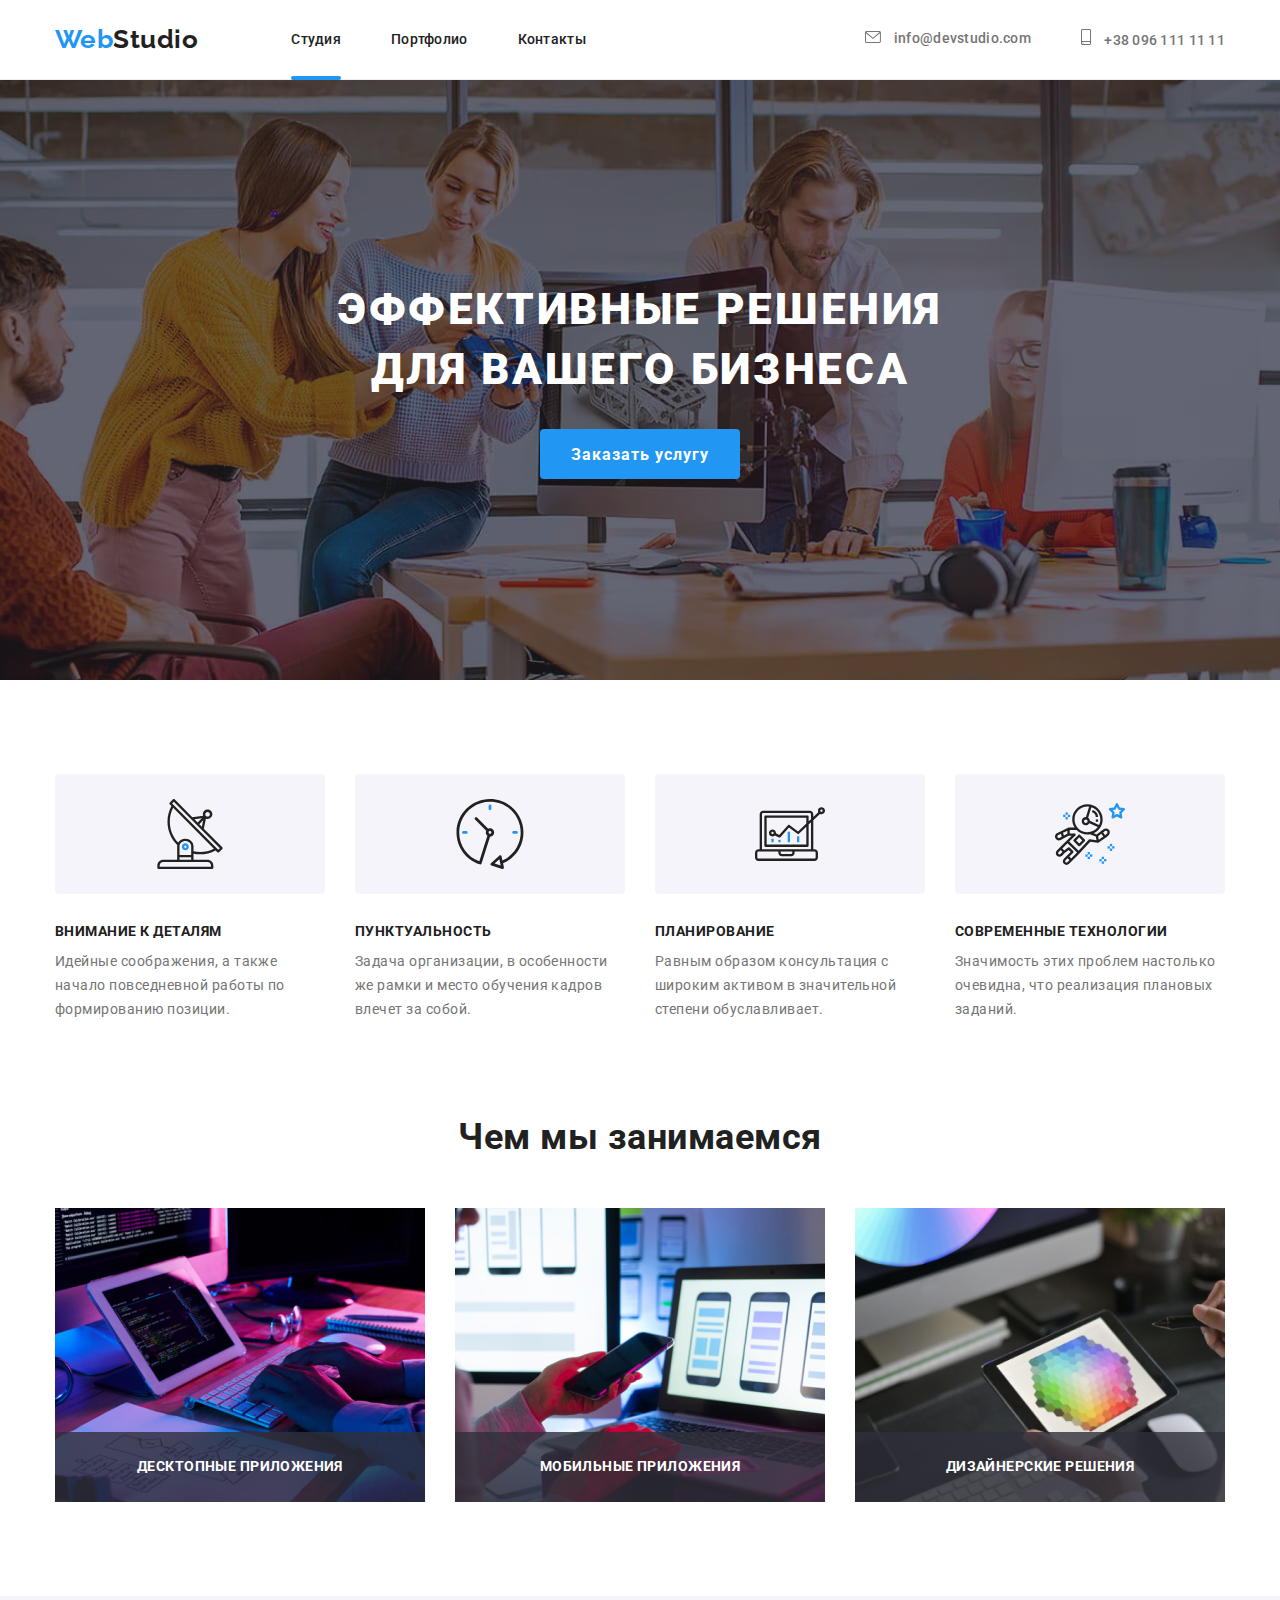
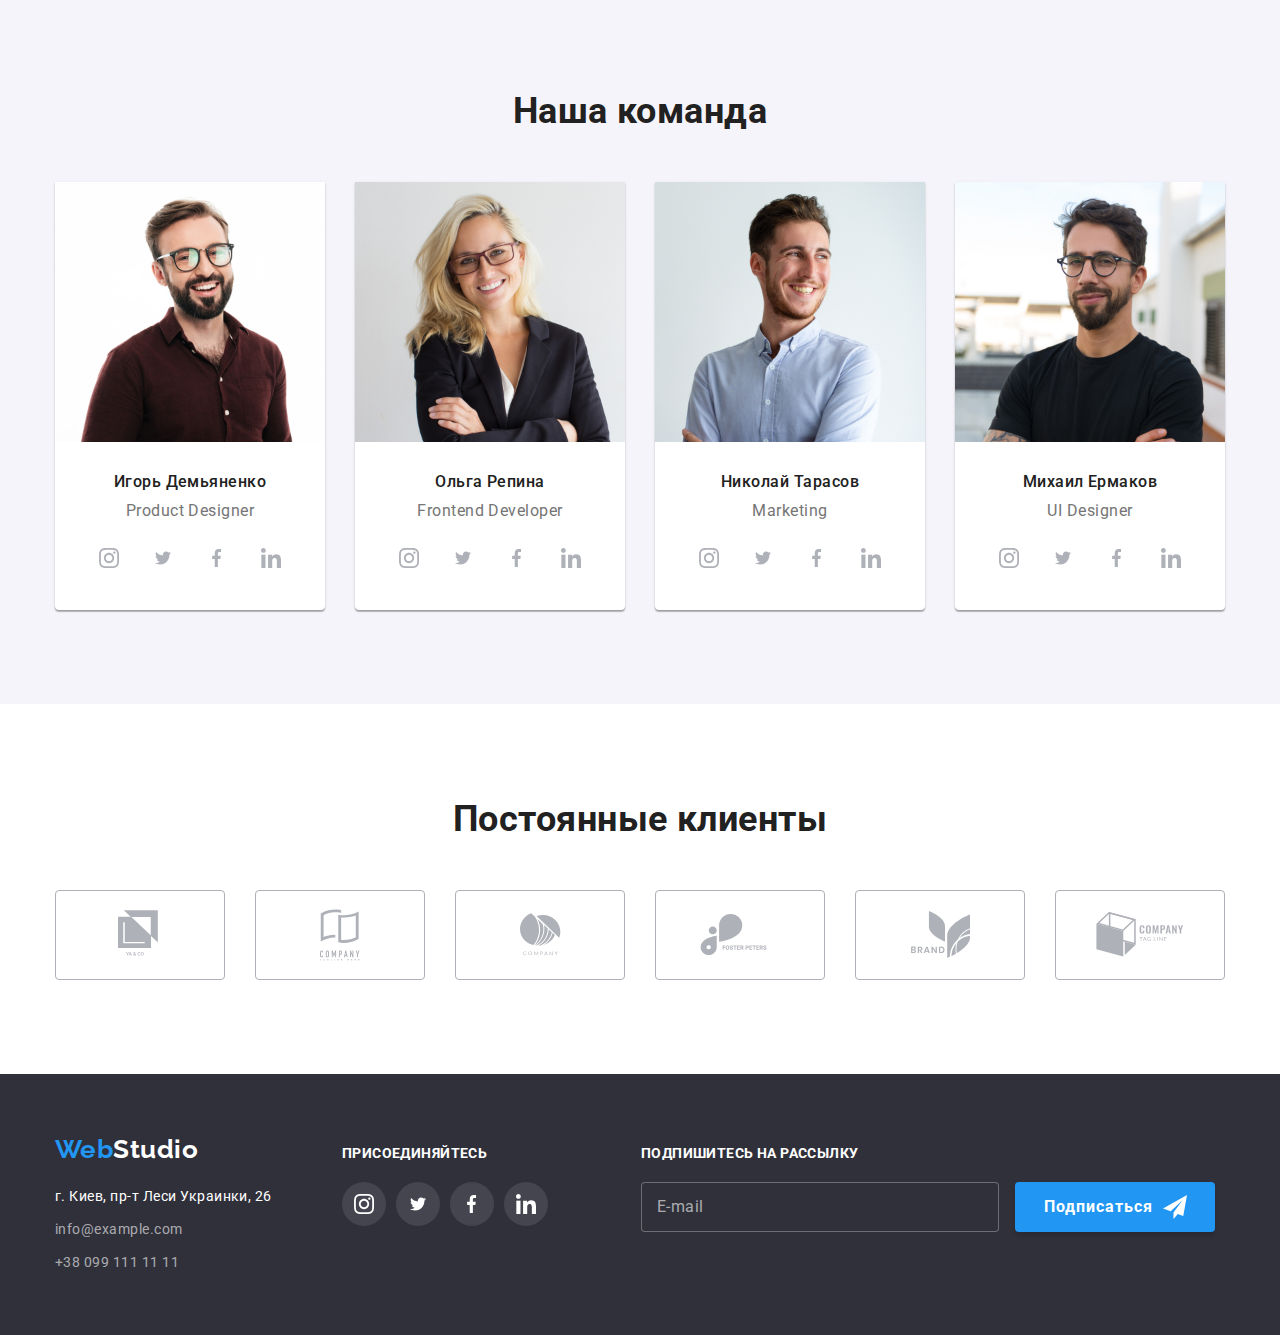
==== index.html @ 3bd68282 "Начало домашнего задания № 8" ====
<!DOCTYPE html>
<html lang="ru">
<head>
    <meta charset="UTF-8">
    <meta http-equiv="X-UA-Compatible" content="IE=edge">
    <meta name="viewport" content="width=device-width, initial-scale=1.0">
    <title>Web Studio</title>
    <link rel="preconnect" href="https://fonts.gstatic.com">
    <link href="https://fonts.googleapis.com/css2?family=Raleway:wght@700&family=Roboto:wght@400;500;700;900&display=swap"
        rel="stylesheet">
    <link rel="stylesheet" href="https://cdnjs.cloudflare.com/ajax/libs/modern-normalize/1.0.0/modern-normalize.min.css">
    <link rel="stylesheet" href="./css/main.min.css">
</head>
<body>

    <header class="header-border">
    <div class="container header-container">
      <nav>
            <a href="/" class="logo"><span class="logo__color">Web</span>Studio</a>
            
            <ul class="header-menu">
                <li class="class-li header-menu__li">
                    <a href="" class="header-menu__link header-menu__studio">Студия</a>
                </li>
                <li class="class-li header-menu__li">
                    <a href="./portfolio.html" class="header-menu__link">Портфолио</a>
                </li>
                <li class="class-li header-menu__li">
                    <a href="" class="header-menu__link">Контакты</a>
                </li>
            </ul>
      </nav>

        <ul class="header-contact">

            <li class="class-li header-menu__li">
                <a href="mailto:info@devstudio.com" class="header-contact__link">
                <svg class="header-contact__icon" width="16px" height="12px">
                    <use href="./image/svg/sprite.svg#icon-envelope"></use>
                </svg> info@devstudio.com</a>
            </li>
            <li class="class-li header-menu__li">
                <a href="tel:+380961111111" class="header-contact__link">
                <svg class="header-contact__icon" width="10px" height="16px">
                    <use href="./image/svg/sprite.svg#icon-smartphone"></use>
                </svg> +38 096 111 11 11</a>
            </li>
        </ul>
    </div>
    </header>

    <main>
    <!-- Hero -->
    <section>
        <div class="center section-hero">
            <h1 class="section-hero__title">Эффективные решения для вашего бизнеса</h1>
            <button type="button" class="section-hero__button" data-modal-open>Заказать услугу</button>
        </div>
    </section>

    <!-- Benefits -->
    <section class="section no-padding-bottom">
       <div class="container">
            <h2 class="visually-hidden">Преимущества</h2>

            <ul class="benefits">
                <li class="class-li benefits__li">
                    <div class="benefits__icon">
                        <svg width="70px" height="70px">
                            <use href="./image/svg/sprite.svg#icon-antenna"></use>
                        </svg>
                    </div>
                    <h3 class="benefits__h">Внимание к деталям</h3>
                    <p class="benefits__text">Идейные соображения, а также начало повседневной работы по формированию позиции.</p>
                </li>
                <li class="class-li benefits__li">
                    <div class="benefits__icon">
                        <svg width="70px" height="70px">
                            <use href="./image/svg/sprite.svg#icon-clock"></use>
                        </svg>
                    </div>
                    <h3 class="benefits__h">Пунктуальность</h3>
                    <p class="benefits__text">Задача организации, в особенности же рамки и место обучения кадров влечет за собой.</p>
                </li>
                <li class="class-li benefits__li">
                    <div class="benefits__icon">
                        <svg width="70px" height="70px">
                            <use href="./image/svg/sprite.svg#icon-diagram"></use>
                        </svg>
                    </div>
                    <h3 class="benefits__h">Планирование</h3>
                    <p class="benefits__text">Равным образом консультация с широким активом в значительной степени обуславливает.</p>
                </li>
                <li class="class-li benefits__li">
                    <div class="benefits__icon">
                        <svg width="70px" height="70px">
                            <use href="./image/svg/sprite.svg#icon-astronaut"></use>
                        </svg>
                    </div>
                    <h3 class="benefits__h">Современные технологии</h3>
                    <p class="benefits__text">Значимость этих проблем настолько очевидна, что реализация плановых заданий.</p>
                </li>
            </ul>
       </div>
    </section>

    <!-- What are we doing -->
    <section class="section">
        <div class="container">
            <h2 class="title-secondary">Чем мы занимаемся</h2>
            <ul class="waw-doing">
                <li class="class-li waw-doing__li">
                    <img src="./image/what-are-we-doing/img.jpg" alt="Человек печатает на планшете" width="370" height="294">
                    <div class="waw-doing__p">
                        <p>Десктопные приложения</p>
                    </div>
                </li>
                <li class="class-li waw-doing__li">
                    <img src="./image/what-are-we-doing/img-1.jpg" alt="Человек печатает на ноутбуке" width="370" height="294">
                    <div class="waw-doing__p">
                        <p>Мобильные приложения</p>
                    </div>
                </li>
                <li class="class-li waw-doing__li">
                    <img src="./image/what-are-we-doing/img-2.jpg" alt="Человек рисует на планшете" width="370" height="294">
                    <div class="waw-doing__p">
                        <p>Дизайнерские решения</p>
                    </div>
                </li>
            </ul>
        </div>
    </section>

    <!-- our team -->
    <section class="section secondary-background">
        <div class="container">
            <h2 class="title-secondary">Наша команда</h2>
            <ul class="our-team">
                <li class="class-li our-team__li">
                    <img src="./image/our-team/igor.jpg" alt="дизайнер Игорь" width="270" height="260">
                <div class="team-container">
                        <h3 class="team-container__personal">Игорь Демьяненко</h3>
                        <p lang="en" class="team-container__text">Product Designer</p>
                        <ul class="team-list">
                            <li class="class-li">
                                <a href="" class="team-list__link link">
                                    <svg class="team-list__icon" width="20px" height="20px">
                                        <use href="./image/svg/sprite.svg#icon-instagram"></use>
                                    </svg>
                                </a>
                            </li>
                            <li class="class-li">
                                <a href="" class="team-list__link link">
                                    <svg class="team-list__icon" width="20px" height="16px">
                                        <use href="./image/svg/sprite.svg#icon-twitter"></use>
                                    </svg>
                                </a>
                            </li>
                            <li class="class-li">
                                <a href="" class="team-list__link link">
                                    <svg class="team-list__icon" width="10px" height="20px">
                                        <use href="./image/svg/sprite.svg#icon-facebook"></use>
                                    </svg>
                                </a>
                            </li>
                            <li class="class-li">
                                <a href="" class="team-list__link link">
                                    <svg class="team-list__icon" width="20px" height="20px">
                                        <use href="./image/svg/sprite.svg#icon-linkedin"></use>
                                    </svg>
                                </a>
                            </li>
                        </ul>
                </div>
                </li>
                <li class="class-li our-team__li">
                    <img src="./image/our-team/olga.jpg" alt="программист Ольга" width="270" height="260">
                <div class="team-container">
                    <h3 class="team-container__personal">Ольга Репина</h3>
                    <p lang="en" class="team-container__text">Frontend Developer</p>
                    <ul class="team-list">
                        <li class="class-li">
                            <a href="" class="team-list__link link">
                                <svg class="team-list__icon" width="20px" height="20px">
                                    <use href="./image/svg/sprite.svg#icon-instagram"></use>
                                </svg>
                            </a>
                        </li>
                        <li class="class-li">
                            <a href="" class="team-list__link link">
                                <svg class="team-list__icon" width="20px" height="16px">
                                    <use href="./image/svg/sprite.svg#icon-twitter"></use>
                                </svg>
                            </a>
                        </li>
                        <li class="class-li">
                            <a href="" class="team-list__link link">
                                <svg class="team-list__icon" width="10px" height="20px">
                                    <use href="./image/svg/sprite.svg#icon-facebook"></use>
                                </svg>
                            </a>
                        </li>
                        <li class="class-li">
                            <a href="" class="team-list__link link">
                                <svg class="team-list__icon" width="20px" height="20px">
                                    <use href="./image/svg/sprite.svg#icon-linkedin"></use>
                                </svg>
                            </a>
                        </li>
                    </ul>
                </div>
                </li>
                <li class="class-li our-team__li">
                    <img src="./image/our-team/nikolay.jpg" alt="маркетолог Николай" width="270" height="260">
                <div class="team-container">
                    <h3 class="team-container__personal">Николай Тарасов</h3>
                    <p lang="en" class="team-container__text">Marketing</p>
                    <ul class="team-list">
                        <li class="class-li">
                            <a href="" class="team-list__link link">
                                <svg class="team-list__icon" width="20px" height="20px">
                                    <use href="./image/svg/sprite.svg#icon-instagram"></use>
                                </svg>
                            </a>
                        </li>
                        <li class="class-li">
                            <a href="" class="team-list__link link">
                                <svg class="team-list__icon" width="20px" height="16px">
                                    <use href="./image/svg/sprite.svg#icon-twitter"></use>
                                </svg>
                            </a>
                        </li>
                        <li class="class-li">
                            <a href="" class="team-list__link link">
                                <svg class="team-list__icon" width="10px" height="20px">
                                    <use href="./image/svg/sprite.svg#icon-facebook"></use>
                                </svg>
                            </a>
                        </li>
                        <li class="class-li">
                            <a href="" class="team-list__link link">
                                <svg class="team-list__icon" width="20px" height="20px">
                                    <use href="./image/svg/sprite.svg#icon-linkedin"></use>
                                </svg>
                            </a>
                        </li>
                    </ul>
                </div>
                </li>
                <li class="class-li our-team__li">
                    <img src="./image/our-team/michael.jpg" alt="дизайнер Михаил" width="270" height="260">
                <div class="team-container">
                    <h3 class="team-container__personal">Михаил Ермаков</h3>
                    <p lang="en" class="team-container__text">UI Designer</p>
                    <ul class="team-list">
                        <li class="class-li">
                            <a href="" class="team-list__link link">
                                <svg class="team-list__icon" width="20px" height="20px">
                                    <use href="./image/svg/sprite.svg#icon-instagram"></use>
                                </svg>
                            </a>
                        </li>
                        <li class="class-li">
                            <a href="" class="team-list__link link">
                                <svg class="team-list__icon" width="20px" height="16px">
                                    <use href="./image/svg/sprite.svg#icon-twitter"></use>
                                </svg>
                            </a>
                        </li>
                        <li class="class-li">
                            <a href="" class="team-list__link link">
                                <svg class="team-list__icon" width="10px" height="20px">
                                    <use href="./image/svg/sprite.svg#icon-facebook"></use>
                                </svg>
                            </a>
                        </li>
                        <li class="class-li">
                            <a href="" class="team-list__link link">
                                <svg class="team-list__icon" width="20px" height="20px">
                                    <use href="./image/svg/sprite.svg#icon-linkedin"></use>
                                </svg>
                            </a>
                        </li>
                    </ul>
                </div>
                </li>
            </ul>
        </div>
    </section>
    </main>

    <!-- regular clients -->
    <section class="section">

        <div class="container">

            <h2 class="title-secondary">Постоянные клиенты</h2>

            <ul class="regular-clients">
                <li class="class-li regular-clients__border">               
                        <a href="" class="regular-clients__link">
                            <svg class="regular-clients__svg" width="44px" height="49px">
                                <use href="./image/svg/sprite.svg#icon-logo-one"></use>
                            </svg>
                        </a>                  
                </li>
                <li class="class-li regular-clients__border">
                        <a href="" class="regular-clients__link">
                            <svg class="regular-clients__svg" width="40px" height="52px">
                                <use href="./image/svg/sprite.svg#icon-logo-two"></use>
                            </svg>
                        </a>
                </li>
                <li class="class-li regular-clients__border">
                        <a href="" class="regular-clients__link">
                            <svg class="regular-clients__svg" width="41px" height="43px">
                                <use href="./image/svg/sprite.svg#icon-logo-three"></use>
                            </svg>
                        </a>
                </li>
                <li class="class-li regular-clients__border">
                        <a href="" class="regular-clients__link">
                            <svg class="regular-clients__svg" width="80px" height="42px">
                                <use href="./image/svg/sprite.svg#icon-logo-four"></use>
                            </svg>
                        </a>
                </li>
                <li class="class-li regular-clients__border">
                        <a href="" class="regular-clients__link">
                            <svg class="regular-clients__svg" width="59px" height="47px">
                                <use href="./image/svg/sprite.svg#icon-logo-five"></use>
                            </svg>
                        </a>
                </li>
                <li class="class-li regular-clients__border">
                        <a href="" class="regular-clients__link">
                            <svg class="regular-clients__svg" width="88px" height="45px">
                                <use href="./image/svg/sprite.svg#icon-logo-six"></use>
                            </svg>
                        </a>
                </li>
            </ul>
        </div>

    </section>

    <!-- footer -->
    <footer class="footer-padding">
        <div class="container footer-flex">
            <div class="footer-box-one">
                <a href="/" class="logo"><span class="logo__color">Web</span><span class="logo__footer">Studio</span></a>
                <address>
                    <ul class="footer-one">
                        <li class="class-li"><a href="https://goo.gl/maps/QvJAkb335SzxtevH7" rel="noopener noofollow" target="_blank"
                                class="footer-one__adress">г. Киев, пр-т Леси Украинки, 26</a></li>
                        <li class="class-li"><a href="mailto:info@example.com" class="footer-one__contacts">info@example.com</a></li>
                        <li class="class-li"><a href="tel:+380961111111" class="footer-one__contacts">+38 099 111 11 11</a></li>
                    </ul>
                </address>
            </div>
            <div class="footer-box-two">
                <b class="icon-heading">присоединяйтесь</b>
                <ul class="footer-list">
                    <li class="class-li">
                        <a href="" class="footer-list__link link">
                            <svg class="footer-list__icon" width="20px" height="20px">
                                <use href="./image/svg/sprite.svg#icon-instagram"></use>
                            </svg>
                        </a>
                    </li>
                    <li class="class-li">
                       <a href="" class="footer-list__link link">
                            <svg class="footer-list__icon" width="20px" height="16px">
                                <use href="./image/svg/sprite.svg#icon-twitter"></use>
                            </svg>
                       </a>
                    </li>
                    <li class="class-li">
                        <a href="" class="footer-list__link link">
                            <svg class="footer-list__icon" width="10px" height="20px">
                                <use href="./image/svg/sprite.svg#icon-facebook"></use>
                            </svg>
                        </a>
                    </li>
                    <li class="class-li">
                       <a href="" class="footer-list__link link">
                            <svg class="footer-list__icon" width="20px" height="20px">
                                <use href="./image/svg/sprite.svg#icon-linkedin"></use>
                            </svg>
                       </a>
                    </li>
                </ul>
            </div>
            <div class="footer-box-three">
                <form class="footer-form">
                    <b class="icon-heading"> Подпишитесь на рассылку</b>
                    <label for=""></label>
                    <input type="email" name="mail" placeholder="E-mail" class="footer-form__mail">
                    <div class="footer-form__icon">
                        <button type="submit" class="footer-form__button">Подписаться</button>
                        <svg width="24px" height="24px" class="footer-form__svg">
                            <use href="./image/svg/icons.svg#icon-telegram"></use>
                        </svg>
                    </div>
                </form>
            </div>
            
        </div>
    </footer>   

    <!-- backdrop -->
    <div class="backdrop is-hidden" data-modal>
        <div class="modal"> 
            <button class="modal__icon" type="button" data-modal-close>
                <svg width="11px" height="11px" class="modal__icon--svg">
                    <use href="./image/svg/icons.svg#icon-close" ></use>
                </svg>
            </button> 

            <b class="modal__h">Оставьте свои данные, мы вам перезвоним</b>

            <form class="modal__form">
                <div class="form-field">
                    <label for="username" class="form-field__label">Имя</label>
                    <div class="form-field__icons">
                        <input type="text" name="username" id="username" class="form-field__input">
                        <svg width="18px" height="18px" class="form-field__svg">
                            <use href="./image/svg/icons.svg#icon-person-modal"></use>
                        </svg>
                    </div>
                </div>

               <div class="form-field">
                    <label for="usertel" class="form-field__label">Телефон</label>
                    <div class="form-field__icons">
                        <input type="tel" name="telephone" id="usertel" class="form-field__input">
                        <svg width="18px" height="18px" class="form-field__svg">
                            <use href="./image/svg/icons.svg#icon-phone-modal"></use>
                        </svg>
                    </div>
               </div>

                <div class="form-field">
                    <label for="email" class="form-field__label">Почта</label>
                    <div class="form-field__icons">
                        <input type="email" name="email" id="email" class="form-field__input">
                        <svg width="18px" height="18px" class="form-field__svg">
                            <use href="./image/svg/icons.svg#icon-email-modal"></use>
                        </svg>
                    </div>
                </div>

                <div class="form-field form-comment">
                    <label for="ccomment" class="form-field__label">Комментарий</label>
                    <textarea name="ccomment" id="ccomment" rows="10" class="form-field__comment" placeholder="Введите текст"></textarea>
                </div>

                <div class="form-policy">
                    <label class="form-policy__label">
                    <input type="checkbox" name="policy" class="form-policy__checkbox">

                     <svg class="form-policy__icon" width="16px" height="15px">
                         <use href="image/svg/icons.svg#icon-border-modal"></use>
                     </svg>
                        Соглашаюсь с рассылкой и принимаю <a href="">Условия договора</a>
                    </label>
       
                </div>

                <button type="submit" class="modal-button">Отправить</button>

            </form> 

        </div>
    </div>

    <script src="./js/modal.js"></script>
</body>
</html>
---- css/main.min.css ----
:root{--body-color: #757575;--headlines-color: #212121;--primary-white-color: #ffffff;--secondary-color: #2196f3;--contact-color: #757575;--background-color-button: #f5f4fa;--icon-color: #afb1b8}body{background-color:var(--primary-white-color);color:var(--body-color);font-family:Roboto, sans-serif;letter-spacing:0.03em}h1,h2,h3,h4,h5,h6,p{margin:0}ul,ol{margin:0;padding:0}img{display:block}.link{-webkit-text-decoration-line:none;text-decoration-line:none}.class-li{list-style:none}textarea{resize:none}.visually-hidden{position:absolute !important;clip:rect(1px 1px 1px 1px);clip:rect(1px, 1px, 1px, 1px);padding:0 !important;border:0 !important;height:1px !important;width:1px !important;overflow:hidden}.container{width:1200px;padding-left:15px;padding-right:15px;margin-left:auto;margin-right:auto}.section{padding-bottom:94px;padding-top:94px}.secondary-background{max-width:1600px;margin:0 auto;background-color:var(--background-color-button)}.center{text-align:center}.title-secondary{font-weight:700;font-size:36px;line-height:1.17;text-align:center;margin-bottom:50px;color:var(--headlines-color)}.header-border{border-bottom:1px solid #ececec}.header-container{display:-webkit-box;display:-ms-flexbox;display:flex;-webkit-box-align:center;-ms-flex-align:center;align-items:center}.header-container>nav{display:-webkit-box;display:-ms-flexbox;display:flex;-webkit-box-align:center;-ms-flex-align:center;align-items:center}.logo{font-family:Raleway, sans-serif;font-weight:700;font-size:26px;line-height:1.19;text-decoration:none;color:var(--headlines-color)}.logo__color{color:var(--secondary-color)}.header-menu{display:-webkit-box;display:-ms-flexbox;display:flex;margin-left:93px}.header-menu__link{position:relative;display:block;padding-top:32px;padding-bottom:32px;font-weight:500;font-size:14px;line-height:1.06;letter-spacing:0.02em;text-decoration:none;color:var(--headlines-color);-webkit-transition:color 250ms cubic-bezier(0.4, 0, 0.2, 1);transition:color 250ms cubic-bezier(0.4, 0, 0.2, 1)}.header-menu__link:hover,.header-menu__link:focus{color:var(--secondary-color)}.header-menu__li+li{margin-left:50px}.header-menu__studio::after{content:'';position:absolute;bottom:-1px;right:0;display:block;width:100%;height:4px;background-color:var(--secondary-color);border-radius:2px}.header-contact{display:-webkit-box;display:-ms-flexbox;display:flex;margin-left:auto}.header-contact__link{font-weight:500;font-size:14px;line-height:1.06;letter-spacing:0.02em;text-decoration:none;color:var(--contact-color);-webkit-transition:color 250ms cubic-bezier(0.4, 0, 0.2, 1);transition:color 250ms cubic-bezier(0.4, 0, 0.2, 1)}.header-contact__link:hover,.header-contact__link:focus{color:var(--secondary-color)}.header-contact__icon{fill:#757575;margin-right:10px;-webkit-transition:fill 250ms cubic-bezier(0.4, 0, 0.2, 1);transition:fill 250ms cubic-bezier(0.4, 0, 0.2, 1)}.header-contact__link:hover .header-contact__icon,.header-contact__link:focus .header-contact__icon{fill:var(--secondary-color)}.header-menu__portfolio::after{content:'';position:absolute;bottom:-1px;right:0;display:block;width:100%;height:4px;background-color:var(--secondary-color);border-radius:2px}.section-hero{max-width:1600px;height:600px;margin-right:auto;margin-left:auto;background-color:#2f303a;background-image:-webkit-gradient(linear, left top, left bottom, from(rgba(47,48,58,0.4)), to(rgba(47,48,58,0.4))),url(../image/HERO/hero.jpg);background-image:linear-gradient(rgba(47,48,58,0.4), rgba(47,48,58,0.4)),url(../image/HERO/hero.jpg);background-position:center;background-repeat:no-repeat;background-size:cover}.section-hero__title{padding-top:200px;margin-bottom:40px;width:696px;margin:0 auto 30px;font-weight:900;font-size:44px;line-height:1.36;letter-spacing:0.06em;text-transform:uppercase;color:#ffffff}.section-hero__button{display:inline-block;padding:10px 31px;width:200px;height:50px;background-color:var(--secondary-color);color:var(--primary-white-color);font-family:inherit;font-weight:700;font-size:16px;line-height:1.87;border-radius:4px;border:none;-webkit-box-align:center;-ms-flex-align:center;align-items:center;letter-spacing:0.06em;cursor:pointer}.no-padding-bottom{padding-bottom:0}.benefits{display:-webkit-box;display:-ms-flexbox;display:flex}.benefits__li{width:270px}.benefits__li+li{margin-left:30px}.benefits__h{font-weight:700;font-size:14px;line-height:1.14;text-transform:uppercase;margin-bottom:10px;color:var(--headlines-color)}.benefits__text{font-size:14px;line-height:1.71}.benefits__icon{display:-webkit-box;display:-ms-flexbox;display:flex;-webkit-box-pack:center;-ms-flex-pack:center;justify-content:center;-webkit-box-align:center;-ms-flex-align:center;align-items:center;width:270px;height:120px;background-color:var(--background-color-button);border-radius:4px;margin-bottom:30px}.waw-doing{display:-webkit-box;display:-ms-flexbox;display:flex}.waw-doing__li+li{margin-left:30px}.waw-doing__li{position:relative}.waw-doing__p{position:absolute;bottom:0%;display:-webkit-box;display:-ms-flexbox;display:flex;-webkit-box-align:center;-ms-flex-align:center;align-items:center;-webkit-box-pack:center;-ms-flex-pack:center;justify-content:center;color:#ffffff;width:100%;height:70px;background:rgba(47,48,58,0.8)}.waw-doing__p>p{font-weight:bold;font-size:14px;line-height:1.14;letter-spacing:0.03em;text-transform:uppercase}.our-team{display:-webkit-box;display:-ms-flexbox;display:flex}.our-team__li{width:270px;background-color:#ffffff;-webkit-box-shadow:0px 1px 3px rgba(0,0,0,0.12),0px 1px 1px rgba(0,0,0,0.14),0px 2px 1px rgba(0,0,0,0.2);box-shadow:0px 1px 3px rgba(0,0,0,0.12),0px 1px 1px rgba(0,0,0,0.14),0px 2px 1px rgba(0,0,0,0.2);border-radius:0px 0px 4px 4px}.our-team__li+li{margin-left:30px}.team-container{padding-top:30px;padding-bottom:30px}.team-container__personal{margin-bottom:10px;font-weight:500;font-size:16px;line-height:1.19;text-align:center;color:var(--headlines-color)}.team-container__text{display:block;font-size:16px;line-height:1.19;text-align:center}.team-list{margin-left:32px;margin-top:16px;display:-webkit-box;display:-ms-flexbox;display:flex;-webkit-box-align:center;-ms-flex-align:center;align-items:center}.team-list>li+li{margin-left:10px}.team-list__icon{fill:var(--icon-color);-webkit-transition:fill 250ms cubic-bezier(0.4, 0, 0.2, 1);transition:fill 250ms cubic-bezier(0.4, 0, 0.2, 1)}.team-list__link:hover .team-list__icon,.team-list__link:focus .team-list__icon{fill:#ffffff}.team-list__link{display:-webkit-box;display:-ms-flexbox;display:flex;-webkit-box-pack:center;-ms-flex-pack:center;justify-content:center;-webkit-box-align:center;-ms-flex-align:center;align-items:center;width:44px;height:44px;border-radius:50%;background-color:#fff;-webkit-transition:background-color 250ms cubic-bezier(0.4, 0, 0.2, 1);transition:background-color 250ms cubic-bezier(0.4, 0, 0.2, 1)}.team-list__link:hover,.team-list__link:focus{background-color:#2196f3}.regular-clients{display:-webkit-box;display:-ms-flexbox;display:flex}.regular-clients>li+li{margin-left:30px}.regular-clients__svg{fill:var(--icon-color);-webkit-transition:fill 250ms cubic-bezier(0.4, 0, 0.2, 1);transition:fill 250ms cubic-bezier(0.4, 0, 0.2, 1)}.regular-clients__border{width:170px;height:90px}.regular-clients__link{display:-webkit-box;display:-ms-flexbox;display:flex;-webkit-box-pack:center;-ms-flex-pack:center;justify-content:center;-webkit-box-align:center;-ms-flex-align:center;align-items:center;border:1px solid #afb1b8;border-radius:4px;width:100%;height:100%;-webkit-transition:border-color 250ms cubic-bezier(0.4, 0, 0.2, 1);transition:border-color 250ms cubic-bezier(0.4, 0, 0.2, 1)}.regular-clients__link:hover,.regular-clients__link:focus{border-color:var(--secondary-color);cursor:pointer}.regular-clients__link:hover .regular-clients__svg,.regular-clients__link:focus .regular-clients__svg{fill:var(--secondary-color)}.footer-flex{display:-webkit-box;display:-ms-flexbox;display:flex;-webkit-box-align:baseline;-ms-flex-align:baseline;align-items:baseline}.footer-box-one{margin-right:70px}.footer-box-two{margin-right:93px}.logo__footer{color:var(--primary-white-color)}.footer-padding{max-width:1600px;margin:0 auto;padding-top:60px;padding-bottom:60px;background-color:#2f303a}.footer-one{margin-top:20px}.footer-one>li+li{margin-top:9px}.footer-one__adress{font-style:normal;font-size:14px;line-height:1.71;text-decoration:none;color:var(--primary-white-color)}.footer-one__contacts{font-style:normal;font-size:14px;line-height:1.71;text-decoration:none;color:rgba(255,255,255,0.6)}.icon-heading{display:block;margin-bottom:20px;font-weight:bold;font-size:14px;line-height:1.14;letter-spacing:0.03em;text-transform:uppercase;color:#fff}.footer-list{display:-webkit-box;display:-ms-flexbox;display:flex;-webkit-box-align:center;-ms-flex-align:center;align-items:center}.footer-list>li+li{margin-left:10px}.footer-list__icon{fill:#ffffff}.footer-list__link{display:-webkit-box;display:-ms-flexbox;display:flex;-webkit-box-pack:center;-ms-flex-pack:center;justify-content:center;-webkit-box-align:center;-ms-flex-align:center;align-items:center;width:44px;height:44px;border-radius:50%;background-color:rgba(255,255,255,0.1);-webkit-transition:background-color 250ms cubic-bezier(0.4, 0, 0.2, 1);transition:background-color 250ms cubic-bezier(0.4, 0, 0.2, 1)}.footer-list__link:hover,.footer-list__link:focus{background-color:var(--secondary-color)}.footer-form input::-webkit-input-placeholder{font-weight:normal;font-size:16px;line-height:1.25;letter-spacing:0.03em;color:rgba(255,255,255,0.6)}.footer-form input:-ms-input-placeholder{font-weight:normal;font-size:16px;line-height:1.25;letter-spacing:0.03em;color:rgba(255,255,255,0.6)}.footer-form input::-ms-input-placeholder{font-weight:normal;font-size:16px;line-height:1.25;letter-spacing:0.03em;color:rgba(255,255,255,0.6)}.footer-form input::placeholder{font-weight:normal;font-size:16px;line-height:1.25;letter-spacing:0.03em;color:rgba(255,255,255,0.6)}.footer-form__mail{width:358px;height:50px;padding-left:15px;background-color:#2f303a;border:1px solid rgba(255,255,255,0.3);border-radius:4px;color:#ffffff}.footer-form__button{width:200px;height:50px;margin-left:12px;background-color:var(--secondary-color);border:none;-webkit-box-shadow:0px 4px 4px rgba(0,0,0,0.15);box-shadow:0px 4px 4px rgba(0,0,0,0.15);border-radius:4px;font-weight:bold;font-size:16px;line-height:1.87;letter-spacing:0.06em;text-align:start;padding-left:29px;color:#ffffff;cursor:pointer;-webkit-transition:background-color 250ms cubic-bezier(0.4, 0, 0.2, 1);transition:background-color 250ms cubic-bezier(0.4, 0, 0.2, 1)}.footer-form__button:hover,.footer-form__button:focus{background-color:#188ce8}.footer-form__icon{position:relative;display:inline-block}.footer-form__svg{position:absolute;display:block;right:28px;top:50%;-webkit-transform:translateY(-50%);transform:translateY(-50%)}.portfolio-filter{display:-webkit-box;display:-ms-flexbox;display:flex;margin-bottom:50px;-webkit-box-pack:center;-ms-flex-pack:center;justify-content:center}.portfolio-filter>li+li{margin-left:8px}.button-filter{padding:6px 22px;font-family:inherit;font-weight:500;font-size:16px;line-height:1.62;border:none;border-radius:4px;text-align:center;cursor:pointer;color:var(--headlines-color);background-color:var(--background-color-button);-webkit-transition:color 250ms cubic-bezier(0.4, 0, 0.2, 1),background-color 250ms cubic-bezier(0.4, 0, 0.2, 1),-webkit-box-shadow 250ms cubic-bezier(0.4, 0, 0.2, 1);transition:color 250ms cubic-bezier(0.4, 0, 0.2, 1),background-color 250ms cubic-bezier(0.4, 0, 0.2, 1),-webkit-box-shadow 250ms cubic-bezier(0.4, 0, 0.2, 1);transition:color 250ms cubic-bezier(0.4, 0, 0.2, 1),background-color 250ms cubic-bezier(0.4, 0, 0.2, 1),box-shadow 250ms cubic-bezier(0.4, 0, 0.2, 1);transition:color 250ms cubic-bezier(0.4, 0, 0.2, 1),background-color 250ms cubic-bezier(0.4, 0, 0.2, 1),box-shadow 250ms cubic-bezier(0.4, 0, 0.2, 1),-webkit-box-shadow 250ms cubic-bezier(0.4, 0, 0.2, 1)}.button-filter:hover,.button-filter:focus{color:var(--primary-white-color);background-color:var(--secondary-color);-webkit-box-shadow:0px 3px 1px rgba(0,0,0,0.1),0px 1px 2px rgba(0,0,0,0.08),0px 2px 2px rgba(0,0,0,0.12);box-shadow:0px 3px 1px rgba(0,0,0,0.1),0px 1px 2px rgba(0,0,0,0.08),0px 2px 2px rgba(0,0,0,0.12)}.portfolio-card{display:-webkit-box;display:-ms-flexbox;display:flex;-ms-flex-wrap:wrap;flex-wrap:wrap;margin-left:-30px;margin-top:-30px}.portfolio-card__container{-ms-flex-preferred-size:calc(100% / 3 - 30px);flex-basis:calc(100% / 3 - 30px);margin-left:30px;margin-top:30px;width:370px}.portfolio-link{display:block;width:100%;border-left:1px solid #eeeeee;border-right:1px solid #eeeeee;border-bottom:1px solid #eeeeee;-webkit-transition:-webkit-box-shadow 250ms cubic-bezier(0.4, 0, 0.2, 1);transition:-webkit-box-shadow 250ms cubic-bezier(0.4, 0, 0.2, 1);transition:box-shadow 250ms cubic-bezier(0.4, 0, 0.2, 1);transition:box-shadow 250ms cubic-bezier(0.4, 0, 0.2, 1), -webkit-box-shadow 250ms cubic-bezier(0.4, 0, 0.2, 1)}.portfolio-link:hover,.portfolio-link:focus{-webkit-box-shadow:0px 1px 1px rgba(0,0,0,0.12),0px 4px 4px rgba(0,0,0,0.06),1px 4px 6px rgba(0,0,0,0.16);box-shadow:0px 1px 1px rgba(0,0,0,0.12),0px 4px 4px rgba(0,0,0,0.06),1px 4px 6px rgba(0,0,0,0.16)}.portfolio-link:hover .portfolio-overlay__p,.portfolio-link:focus .portfolio-overlay__p{-webkit-transform:translateY(0%);transform:translateY(0%)}.portfolio-overlay{position:relative;overflow:hidden}.portfolio-overlay__p{display:inline-block;position:absolute;width:100%;height:100%;padding:63px 24px 63px 24px;top:0;left:0;font-size:18px;line-height:1.56;letter-spacing:0.03em;color:#ffffff;background-color:rgba(33,150,243,0.9);-webkit-transform:translateY(100%);transform:translateY(100%);-webkit-transition:-webkit-transform 250ms cubic-bezier(0.4, 0, 0.2, 1);transition:-webkit-transform 250ms cubic-bezier(0.4, 0, 0.2, 1);transition:transform 250ms cubic-bezier(0.4, 0, 0.2, 1);transition:transform 250ms cubic-bezier(0.4, 0, 0.2, 1), -webkit-transform 250ms cubic-bezier(0.4, 0, 0.2, 1)}.portfolio-text{padding:20px 24px 20px 24px;width:370px}.portfolio-text__title{margin-bottom:4px;font-weight:700;font-size:18px;line-height:2;letter-spacing:0.06em;color:var(--headlines-color)}.portfolio-text__p{font-size:16px;line-height:1.87;color:var(--body-color)}.backdrop{position:fixed;top:0;left:0;width:100%;height:100%;background-color:rgba(0,0,0,0.2);opacity:1;-webkit-transition:opacity 250ms cubic-bezier(0.4, 0, 0.2, 1);transition:opacity 250ms cubic-bezier(0.4, 0, 0.2, 1)}.is-hidden{visibility:hidden;opacity:0;pointer-events:none}.is-hidden .modal{-webkit-transform:translate(-50%, -50%) scale(0.9);transform:translate(-50%, -50%) scale(0.9)}.modal{position:absolute;top:50%;left:50%;width:528px;height:581px;background-color:#ffffff;-webkit-box-shadow:0px 1px 3px rgba(0,0,0,0.12),0px 1px 1px rgba(0,0,0,0.14),0px 2px 1px rgba(0,0,0,0.2);box-shadow:0px 1px 3px rgba(0,0,0,0.12),0px 1px 1px rgba(0,0,0,0.14),0px 2px 1px rgba(0,0,0,0.2);border-radius:4px;-webkit-transform:translate(-50%, -50%) scale(1);transform:translate(-50%, -50%) scale(1);-webkit-transition:-webkit-transform 250ms cubic-bezier(0.4, 0, 0.2, 1);transition:-webkit-transform 250ms cubic-bezier(0.4, 0, 0.2, 1);transition:transform 250ms cubic-bezier(0.4, 0, 0.2, 1);transition:transform 250ms cubic-bezier(0.4, 0, 0.2, 1), -webkit-transform 250ms cubic-bezier(0.4, 0, 0.2, 1)}.modal__icon{position:absolute;top:0;right:0;width:30px;height:30px;margin-top:8px;margin-right:8px;border:1px solid rgba(0,0,0,0.1);border-radius:50%;background-color:#ffffff;cursor:pointer}.modal__icon--svg{-webkit-transition:fill 250ms cubic-bezier(0.4, 0, 0.2, 1);transition:fill 250ms cubic-bezier(0.4, 0, 0.2, 1)}.modal__icon:hover>.modal__icon--svg,.modal__icon:focus>.modal__icon--svg{fill:var(--secondary-color)}.modal__h{display:block;margin-top:40px;margin-bottom:12px;font-weight:bold;font-size:20px;line-height:1.15;text-align:center;letter-spacing:0.03em;color:#212121}.modal__form{width:100%;margin-left:auto;margin-right:auto;padding-left:40px;padding-right:40px}.form-comment{margin-bottom:20px}.form-field{display:-webkit-box;display:-ms-flexbox;display:flex;-webkit-box-orient:vertical;-webkit-box-direction:normal;-ms-flex-direction:column;flex-direction:column;margin-bottom:10px}.form-field textarea::-webkit-input-placeholder{font-weight:normal;font-size:12px;line-height:1.16;letter-spacing:0.01em;color:rgba(117,117,117,0.5)}.form-field textarea:-ms-input-placeholder{font-weight:normal;font-size:12px;line-height:1.16;letter-spacing:0.01em;color:rgba(117,117,117,0.5)}.form-field textarea::-ms-input-placeholder{font-weight:normal;font-size:12px;line-height:1.16;letter-spacing:0.01em;color:rgba(117,117,117,0.5)}.form-field textarea::placeholder{font-weight:normal;font-size:12px;line-height:1.16;letter-spacing:0.01em;color:rgba(117,117,117,0.5)}.form-field__comment{width:448px;height:120px;padding:12px 16px}.form-field__input{width:448px;height:40px;padding-left:42px}.form-field__label{margin-bottom:4px;font-weight:normal;font-size:12px;line-height:1.16;letter-spacing:0.01em;color:#757575}.form-field__input,.form-field__comment{border:1px solid rgba(33,33,33,0.2);border-radius:4px;-webkit-transition:border-color 250ms cubic-bezier(0.4, 0, 0.2, 1);transition:border-color 250ms cubic-bezier(0.4, 0, 0.2, 1)}.form-field__input:focus,.form-field__comment:focus{outline:none;border-color:var(--secondary-color)}.form-field__icons{position:relative}.form-field__svg{position:absolute;left:12px;bottom:50%;-webkit-transform:translateY(50%);transform:translateY(50%);-webkit-transition:fill 250ms cubic-bezier(0.4, 0, 0.2, 1);transition:fill 250ms cubic-bezier(0.4, 0, 0.2, 1)}.form-field__input:focus+.form-field__svg{fill:var(--secondary-color)}.form-policy{display:-webkit-box;display:-ms-flexbox;display:flex;-webkit-box-pack:center;-ms-flex-pack:center;justify-content:center}.form-policy__checkbox{position:absolute;width:1px;height:1px;margin:-1px;padding:0;overflow:hidden;border:0;clip:rect(0 0 0 0)}.form-policy__label{font-weight:normal;font-size:14px;line-height:1.7;letter-spacing:0.03em;color:#757575}.form-policy__icon{display:inline-block;margin-right:8px;-webkit-transition:fill 250ms cubic-bezier(0.4, 0, 0.2, 1),background-color 250ms cubic-bezier(0.4, 0, 0.2, 1);transition:fill 250ms cubic-bezier(0.4, 0, 0.2, 1),background-color 250ms cubic-bezier(0.4, 0, 0.2, 1)}.form-policy__checkbox:focus+.form-policy__icon{-webkit-box-shadow:0 0 0 2px var(--secondary-color);box-shadow:0 0 0 2px var(--secondary-color)}.form-policy__checkbox:checked+.form-policy__icon{background-color:var(--secondary-color);fill:var(--secondary-color);background-image:url(../image/svg/icon-check.svg);background-position:center;border-radius:2px;-webkit-box-shadow:none;box-shadow:none}.modal-button{display:block;width:200px;height:50px;margin-left:auto;margin-right:auto;margin-top:30px;color:#ffffff;background-color:var(--secondary-color);-webkit-box-shadow:0px 4px 4px rgba(0,0,0,0.15);box-shadow:0px 4px 4px rgba(0,0,0,0.15);border:none;border-radius:4px;cursor:pointer;-webkit-transition:background-color 250ms cubic-bezier(0.4, 0, 0.2, 1);transition:background-color 250ms cubic-bezier(0.4, 0, 0.2, 1)}.modal-button:hover,.modal-button:focus{background-color:#188ce8}
/*# sourceMappingURL=main.min.css.map */
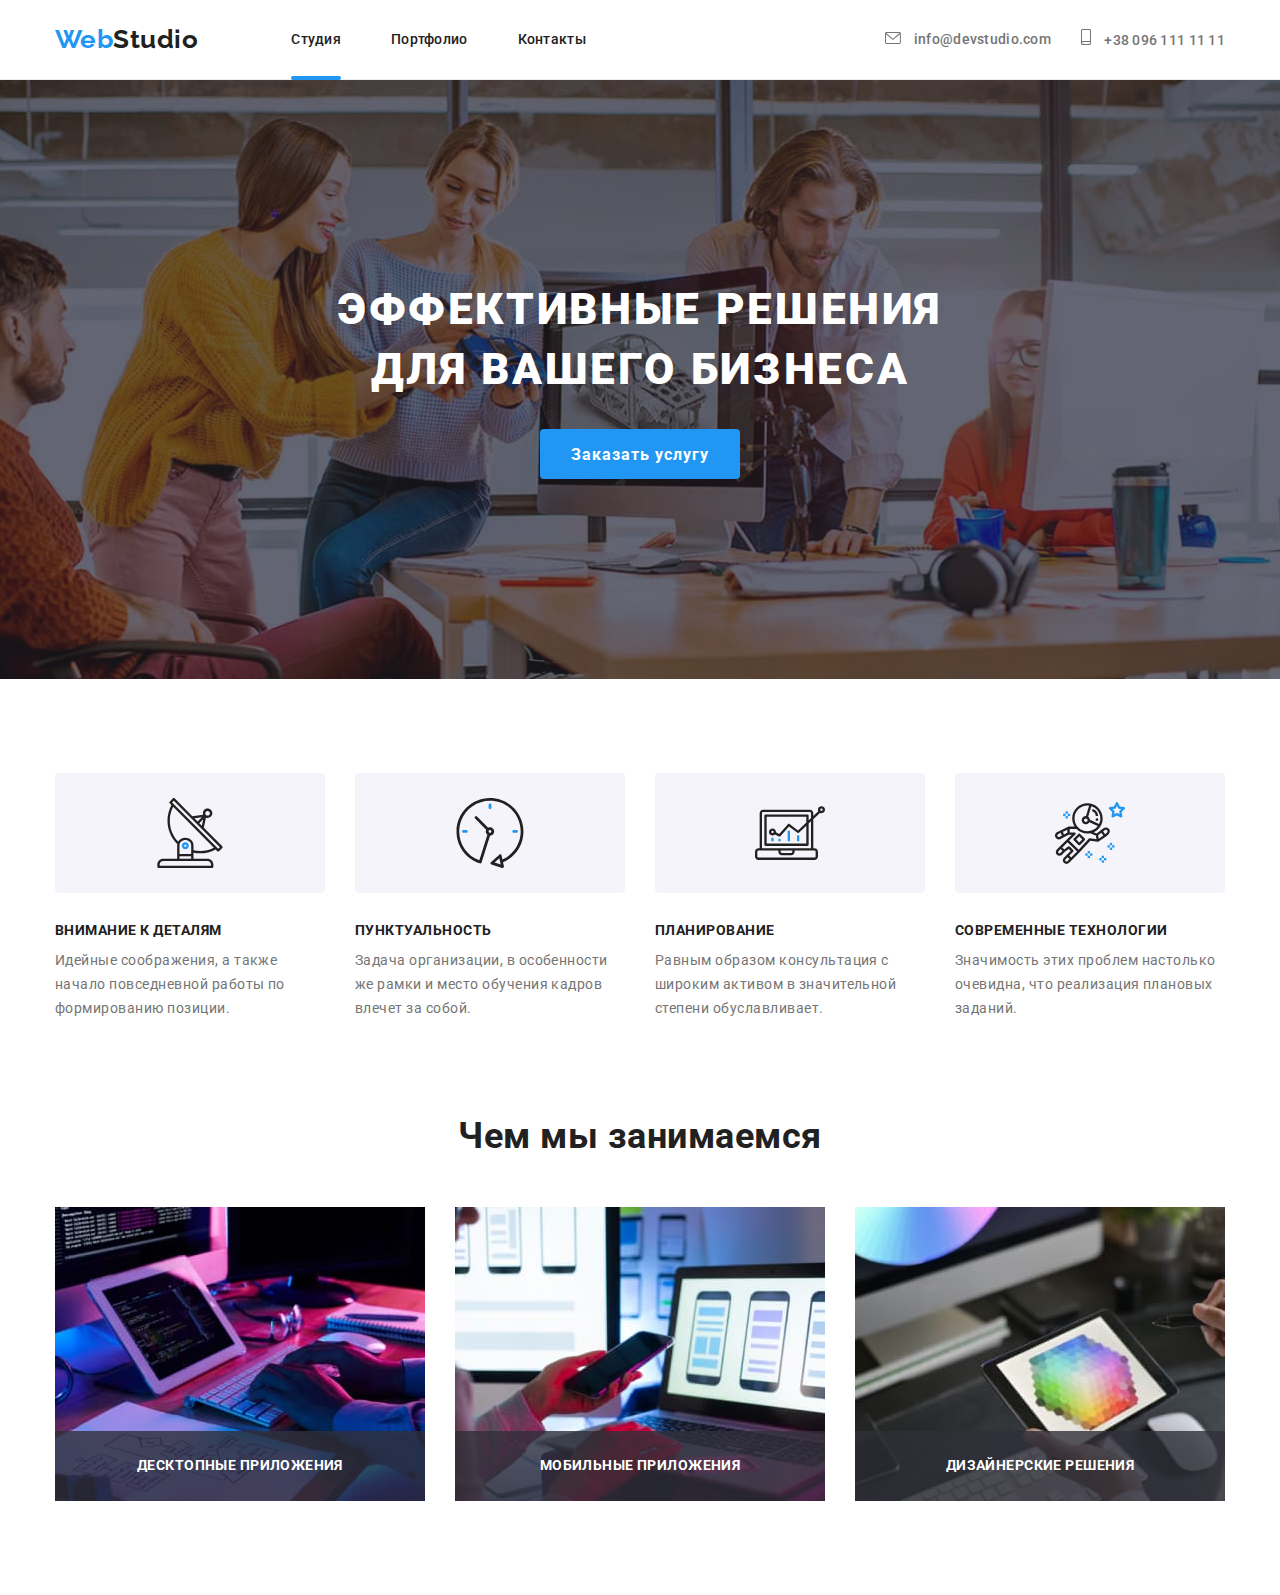
==== commit 99331cdf: "Сделаны: header, benefits, hero and What are we doing" ====
--- a/index.html
+++ b/index.html
@@ -13,7 +13,7 @@
 </head>
 <body>
 
-    <header class="header-border">
+    <header class="header">
     <div class="container header-container">
       <nav>
             <a href="/" class="logo"><span class="logo__color">Web</span>Studio</a>
@@ -31,15 +31,21 @@
             </ul>
       </nav>
 
+      <button type="button" class="header-button" data-menu-button>
+          <svg class="header-button__svg">
+              <use href="./image/svg/icons.svg#icon-header-open"></use>
+          </svg>
+      </button>
+
         <ul class="header-contact">
 
-            <li class="class-li header-menu__li">
+            <li class="class-li header-contact__li">
                 <a href="mailto:info@devstudio.com" class="header-contact__link">
                 <svg class="header-contact__icon" width="16px" height="12px">
                     <use href="./image/svg/sprite.svg#icon-envelope"></use>
                 </svg> info@devstudio.com</a>
             </li>
-            <li class="class-li header-menu__li">
+            <li class="class-li header-contact__li">
                 <a href="tel:+380961111111" class="header-contact__link">
                 <svg class="header-contact__icon" width="10px" height="16px">
                     <use href="./image/svg/sprite.svg#icon-smartphone"></use>
@@ -47,15 +53,50 @@
             </li>
         </ul>
     </div>
+
+    <div class="mobile-menu" data-menu>
+
+        <button type="button" class="header-close" data-menu-close>
+            <svg class="header-close__svg">
+                <use href="./image/svg/icons.svg#icon-header-close"></use>
+            </svg>
+        </button>
+
+        <ul class="mobile-menu__list">
+            <li class="class-li mobile-menu__li">
+                <a href="" class="mobile-menu__link link">Студия</a>
+            </li>
+            <li class="class-li mobile-menu__li">
+                <a href="./portfolio.html" class="mobile-menu__link link">Портфолио</a>
+            </li>
+            <li class="class-li mobile-menu__li">
+                <a href="" class="mobile-menu__link link">Контакты</a>
+            </li>
+        </ul>
+        
+        <ul class="mobile-menu__contacts">
+            <li class="class-li"><a href="tel:+380961111111" class="menu-tel link">+38 096 111 11 11</a></li>
+            <li class="class-li"><a href="mailto:info@devstudio.com" class="menu-mail link">info@devstudio.com</a></li>
+        </ul>
+
+        <ul class="mobile-menu__network">
+            <li class="class-li li-social-network"><a href="" class="menu-social-network link">Instagram</a></li>
+            <li class="class-li li-social-network"><a href="" class="menu-social-network link">Twitter</a></li>
+            <li class="class-li li-social-network"><a href="" class="menu-social-network link">Facebook</a></li>
+            <li class="class-li li-social-network"><a href="" class="menu-social-network link">LinkedIn</a></li>
+        </ul>
+    </div>
+
     </header>
 
     <main>
     <!-- Hero -->
-    <section>
-        <div class="center section-hero">
+    <section class="hero">
+        <div class="container center section-hero">
             <h1 class="section-hero__title">Эффективные решения для вашего бизнеса</h1>
             <button type="button" class="section-hero__button" data-modal-open>Заказать услугу</button>
         </div>
+
     </section>
 
     <!-- Benefits -->
@@ -105,24 +146,24 @@
     </section>
 
     <!-- What are we doing -->
-    <section class="section">
+    <section class="section section-none">
         <div class="container">
             <h2 class="title-secondary">Чем мы занимаемся</h2>
             <ul class="waw-doing">
                 <li class="class-li waw-doing__li">
-                    <img src="./image/what-are-we-doing/img.jpg" alt="Человек печатает на планшете" width="370" height="294">
+                    <img src="./image/desktop/what-are-we-doing/img-one.jpg" alt="Человек печатает на планшете" width="370" height="294">
                     <div class="waw-doing__p">
                         <p>Десктопные приложения</p>
                     </div>
                 </li>
                 <li class="class-li waw-doing__li">
-                    <img src="./image/what-are-we-doing/img-1.jpg" alt="Человек печатает на ноутбуке" width="370" height="294">
+                    <img src="./image/desktop/what-are-we-doing/img-two.jpg" alt="Человек печатает на ноутбуке" width="370" height="294">
                     <div class="waw-doing__p">
                         <p>Мобильные приложения</p>
                     </div>
                 </li>
                 <li class="class-li waw-doing__li">
-                    <img src="./image/what-are-we-doing/img-2.jpg" alt="Человек рисует на планшете" width="370" height="294">
+                    <img src="./image/desktop/what-are-we-doing/img-three.jpg" alt="Человек рисует на планшете" width="370" height="294">
                     <div class="waw-doing__p">
                         <p>Дизайнерские решения</p>
                     </div>
@@ -132,7 +173,7 @@
     </section>
 
     <!-- our team -->
-    <section class="section secondary-background">
+    <!-- <section class="section secondary-background">
         <div class="container">
             <h2 class="title-secondary">Наша команда</h2>
             <ul class="our-team">
@@ -286,11 +327,11 @@
                 </li>
             </ul>
         </div>
-    </section>
+    </section> -->
     </main>
 
     <!-- regular clients -->
-    <section class="section">
+    <!-- <section class="section">
 
         <div class="container">
 
@@ -342,10 +383,10 @@
             </ul>
         </div>
 
-    </section>
+    </section> -->
 
     <!-- footer -->
-    <footer class="footer-padding">
+    <!-- <footer class="footer-padding">
         <div class="container footer-flex">
             <div class="footer-box-one">
                 <a href="/" class="logo"><span class="logo__color">Web</span><span class="logo__footer">Studio</span></a>
@@ -406,7 +447,7 @@
             </div>
             
         </div>
-    </footer>   
+    </footer>    -->
 
     <!-- backdrop -->
     <div class="backdrop is-hidden" data-modal>
@@ -474,6 +515,7 @@
         </div>
     </div>
 
+    <script src="./js/mobile-menu.js"></script>
     <script src="./js/modal.js"></script>
 </body>
 </html>--- a/css/main.min.css
+++ b/css/main.min.css
@@ -1,2 +1,2 @@
-:root{--body-color: #757575;--headlines-color: #212121;--primary-white-color: #ffffff;--secondary-color: #2196f3;--contact-color: #757575;--background-color-button: #f5f4fa;--icon-color: #afb1b8}body{background-color:var(--primary-white-color);color:var(--body-color);font-family:Roboto, sans-serif;letter-spacing:0.03em}h1,h2,h3,h4,h5,h6,p{margin:0}ul,ol{margin:0;padding:0}img{display:block}.link{-webkit-text-decoration-line:none;text-decoration-line:none}.class-li{list-style:none}textarea{resize:none}.visually-hidden{position:absolute !important;clip:rect(1px 1px 1px 1px);clip:rect(1px, 1px, 1px, 1px);padding:0 !important;border:0 !important;height:1px !important;width:1px !important;overflow:hidden}.container{width:1200px;padding-left:15px;padding-right:15px;margin-left:auto;margin-right:auto}.section{padding-bottom:94px;padding-top:94px}.secondary-background{max-width:1600px;margin:0 auto;background-color:var(--background-color-button)}.center{text-align:center}.title-secondary{font-weight:700;font-size:36px;line-height:1.17;text-align:center;margin-bottom:50px;color:var(--headlines-color)}.header-border{border-bottom:1px solid #ececec}.header-container{display:-webkit-box;display:-ms-flexbox;display:flex;-webkit-box-align:center;-ms-flex-align:center;align-items:center}.header-container>nav{display:-webkit-box;display:-ms-flexbox;display:flex;-webkit-box-align:center;-ms-flex-align:center;align-items:center}.logo{font-family:Raleway, sans-serif;font-weight:700;font-size:26px;line-height:1.19;text-decoration:none;color:var(--headlines-color)}.logo__color{color:var(--secondary-color)}.header-menu{display:-webkit-box;display:-ms-flexbox;display:flex;margin-left:93px}.header-menu__link{position:relative;display:block;padding-top:32px;padding-bottom:32px;font-weight:500;font-size:14px;line-height:1.06;letter-spacing:0.02em;text-decoration:none;color:var(--headlines-color);-webkit-transition:color 250ms cubic-bezier(0.4, 0, 0.2, 1);transition:color 250ms cubic-bezier(0.4, 0, 0.2, 1)}.header-menu__link:hover,.header-menu__link:focus{color:var(--secondary-color)}.header-menu__li+li{margin-left:50px}.header-menu__studio::after{content:'';position:absolute;bottom:-1px;right:0;display:block;width:100%;height:4px;background-color:var(--secondary-color);border-radius:2px}.header-contact{display:-webkit-box;display:-ms-flexbox;display:flex;margin-left:auto}.header-contact__link{font-weight:500;font-size:14px;line-height:1.06;letter-spacing:0.02em;text-decoration:none;color:var(--contact-color);-webkit-transition:color 250ms cubic-bezier(0.4, 0, 0.2, 1);transition:color 250ms cubic-bezier(0.4, 0, 0.2, 1)}.header-contact__link:hover,.header-contact__link:focus{color:var(--secondary-color)}.header-contact__icon{fill:#757575;margin-right:10px;-webkit-transition:fill 250ms cubic-bezier(0.4, 0, 0.2, 1);transition:fill 250ms cubic-bezier(0.4, 0, 0.2, 1)}.header-contact__link:hover .header-contact__icon,.header-contact__link:focus .header-contact__icon{fill:var(--secondary-color)}.header-menu__portfolio::after{content:'';position:absolute;bottom:-1px;right:0;display:block;width:100%;height:4px;background-color:var(--secondary-color);border-radius:2px}.section-hero{max-width:1600px;height:600px;margin-right:auto;margin-left:auto;background-color:#2f303a;background-image:-webkit-gradient(linear, left top, left bottom, from(rgba(47,48,58,0.4)), to(rgba(47,48,58,0.4))),url(../image/HERO/hero.jpg);background-image:linear-gradient(rgba(47,48,58,0.4), rgba(47,48,58,0.4)),url(../image/HERO/hero.jpg);background-position:center;background-repeat:no-repeat;background-size:cover}.section-hero__title{padding-top:200px;margin-bottom:40px;width:696px;margin:0 auto 30px;font-weight:900;font-size:44px;line-height:1.36;letter-spacing:0.06em;text-transform:uppercase;color:#ffffff}.section-hero__button{display:inline-block;padding:10px 31px;width:200px;height:50px;background-color:var(--secondary-color);color:var(--primary-white-color);font-family:inherit;font-weight:700;font-size:16px;line-height:1.87;border-radius:4px;border:none;-webkit-box-align:center;-ms-flex-align:center;align-items:center;letter-spacing:0.06em;cursor:pointer}.no-padding-bottom{padding-bottom:0}.benefits{display:-webkit-box;display:-ms-flexbox;display:flex}.benefits__li{width:270px}.benefits__li+li{margin-left:30px}.benefits__h{font-weight:700;font-size:14px;line-height:1.14;text-transform:uppercase;margin-bottom:10px;color:var(--headlines-color)}.benefits__text{font-size:14px;line-height:1.71}.benefits__icon{display:-webkit-box;display:-ms-flexbox;display:flex;-webkit-box-pack:center;-ms-flex-pack:center;justify-content:center;-webkit-box-align:center;-ms-flex-align:center;align-items:center;width:270px;height:120px;background-color:var(--background-color-button);border-radius:4px;margin-bottom:30px}.waw-doing{display:-webkit-box;display:-ms-flexbox;display:flex}.waw-doing__li+li{margin-left:30px}.waw-doing__li{position:relative}.waw-doing__p{position:absolute;bottom:0%;display:-webkit-box;display:-ms-flexbox;display:flex;-webkit-box-align:center;-ms-flex-align:center;align-items:center;-webkit-box-pack:center;-ms-flex-pack:center;justify-content:center;color:#ffffff;width:100%;height:70px;background:rgba(47,48,58,0.8)}.waw-doing__p>p{font-weight:bold;font-size:14px;line-height:1.14;letter-spacing:0.03em;text-transform:uppercase}.our-team{display:-webkit-box;display:-ms-flexbox;display:flex}.our-team__li{width:270px;background-color:#ffffff;-webkit-box-shadow:0px 1px 3px rgba(0,0,0,0.12),0px 1px 1px rgba(0,0,0,0.14),0px 2px 1px rgba(0,0,0,0.2);box-shadow:0px 1px 3px rgba(0,0,0,0.12),0px 1px 1px rgba(0,0,0,0.14),0px 2px 1px rgba(0,0,0,0.2);border-radius:0px 0px 4px 4px}.our-team__li+li{margin-left:30px}.team-container{padding-top:30px;padding-bottom:30px}.team-container__personal{margin-bottom:10px;font-weight:500;font-size:16px;line-height:1.19;text-align:center;color:var(--headlines-color)}.team-container__text{display:block;font-size:16px;line-height:1.19;text-align:center}.team-list{margin-left:32px;margin-top:16px;display:-webkit-box;display:-ms-flexbox;display:flex;-webkit-box-align:center;-ms-flex-align:center;align-items:center}.team-list>li+li{margin-left:10px}.team-list__icon{fill:var(--icon-color);-webkit-transition:fill 250ms cubic-bezier(0.4, 0, 0.2, 1);transition:fill 250ms cubic-bezier(0.4, 0, 0.2, 1)}.team-list__link:hover .team-list__icon,.team-list__link:focus .team-list__icon{fill:#ffffff}.team-list__link{display:-webkit-box;display:-ms-flexbox;display:flex;-webkit-box-pack:center;-ms-flex-pack:center;justify-content:center;-webkit-box-align:center;-ms-flex-align:center;align-items:center;width:44px;height:44px;border-radius:50%;background-color:#fff;-webkit-transition:background-color 250ms cubic-bezier(0.4, 0, 0.2, 1);transition:background-color 250ms cubic-bezier(0.4, 0, 0.2, 1)}.team-list__link:hover,.team-list__link:focus{background-color:#2196f3}.regular-clients{display:-webkit-box;display:-ms-flexbox;display:flex}.regular-clients>li+li{margin-left:30px}.regular-clients__svg{fill:var(--icon-color);-webkit-transition:fill 250ms cubic-bezier(0.4, 0, 0.2, 1);transition:fill 250ms cubic-bezier(0.4, 0, 0.2, 1)}.regular-clients__border{width:170px;height:90px}.regular-clients__link{display:-webkit-box;display:-ms-flexbox;display:flex;-webkit-box-pack:center;-ms-flex-pack:center;justify-content:center;-webkit-box-align:center;-ms-flex-align:center;align-items:center;border:1px solid #afb1b8;border-radius:4px;width:100%;height:100%;-webkit-transition:border-color 250ms cubic-bezier(0.4, 0, 0.2, 1);transition:border-color 250ms cubic-bezier(0.4, 0, 0.2, 1)}.regular-clients__link:hover,.regular-clients__link:focus{border-color:var(--secondary-color);cursor:pointer}.regular-clients__link:hover .regular-clients__svg,.regular-clients__link:focus .regular-clients__svg{fill:var(--secondary-color)}.footer-flex{display:-webkit-box;display:-ms-flexbox;display:flex;-webkit-box-align:baseline;-ms-flex-align:baseline;align-items:baseline}.footer-box-one{margin-right:70px}.footer-box-two{margin-right:93px}.logo__footer{color:var(--primary-white-color)}.footer-padding{max-width:1600px;margin:0 auto;padding-top:60px;padding-bottom:60px;background-color:#2f303a}.footer-one{margin-top:20px}.footer-one>li+li{margin-top:9px}.footer-one__adress{font-style:normal;font-size:14px;line-height:1.71;text-decoration:none;color:var(--primary-white-color)}.footer-one__contacts{font-style:normal;font-size:14px;line-height:1.71;text-decoration:none;color:rgba(255,255,255,0.6)}.icon-heading{display:block;margin-bottom:20px;font-weight:bold;font-size:14px;line-height:1.14;letter-spacing:0.03em;text-transform:uppercase;color:#fff}.footer-list{display:-webkit-box;display:-ms-flexbox;display:flex;-webkit-box-align:center;-ms-flex-align:center;align-items:center}.footer-list>li+li{margin-left:10px}.footer-list__icon{fill:#ffffff}.footer-list__link{display:-webkit-box;display:-ms-flexbox;display:flex;-webkit-box-pack:center;-ms-flex-pack:center;justify-content:center;-webkit-box-align:center;-ms-flex-align:center;align-items:center;width:44px;height:44px;border-radius:50%;background-color:rgba(255,255,255,0.1);-webkit-transition:background-color 250ms cubic-bezier(0.4, 0, 0.2, 1);transition:background-color 250ms cubic-bezier(0.4, 0, 0.2, 1)}.footer-list__link:hover,.footer-list__link:focus{background-color:var(--secondary-color)}.footer-form input::-webkit-input-placeholder{font-weight:normal;font-size:16px;line-height:1.25;letter-spacing:0.03em;color:rgba(255,255,255,0.6)}.footer-form input:-ms-input-placeholder{font-weight:normal;font-size:16px;line-height:1.25;letter-spacing:0.03em;color:rgba(255,255,255,0.6)}.footer-form input::-ms-input-placeholder{font-weight:normal;font-size:16px;line-height:1.25;letter-spacing:0.03em;color:rgba(255,255,255,0.6)}.footer-form input::placeholder{font-weight:normal;font-size:16px;line-height:1.25;letter-spacing:0.03em;color:rgba(255,255,255,0.6)}.footer-form__mail{width:358px;height:50px;padding-left:15px;background-color:#2f303a;border:1px solid rgba(255,255,255,0.3);border-radius:4px;color:#ffffff}.footer-form__button{width:200px;height:50px;margin-left:12px;background-color:var(--secondary-color);border:none;-webkit-box-shadow:0px 4px 4px rgba(0,0,0,0.15);box-shadow:0px 4px 4px rgba(0,0,0,0.15);border-radius:4px;font-weight:bold;font-size:16px;line-height:1.87;letter-spacing:0.06em;text-align:start;padding-left:29px;color:#ffffff;cursor:pointer;-webkit-transition:background-color 250ms cubic-bezier(0.4, 0, 0.2, 1);transition:background-color 250ms cubic-bezier(0.4, 0, 0.2, 1)}.footer-form__button:hover,.footer-form__button:focus{background-color:#188ce8}.footer-form__icon{position:relative;display:inline-block}.footer-form__svg{position:absolute;display:block;right:28px;top:50%;-webkit-transform:translateY(-50%);transform:translateY(-50%)}.portfolio-filter{display:-webkit-box;display:-ms-flexbox;display:flex;margin-bottom:50px;-webkit-box-pack:center;-ms-flex-pack:center;justify-content:center}.portfolio-filter>li+li{margin-left:8px}.button-filter{padding:6px 22px;font-family:inherit;font-weight:500;font-size:16px;line-height:1.62;border:none;border-radius:4px;text-align:center;cursor:pointer;color:var(--headlines-color);background-color:var(--background-color-button);-webkit-transition:color 250ms cubic-bezier(0.4, 0, 0.2, 1),background-color 250ms cubic-bezier(0.4, 0, 0.2, 1),-webkit-box-shadow 250ms cubic-bezier(0.4, 0, 0.2, 1);transition:color 250ms cubic-bezier(0.4, 0, 0.2, 1),background-color 250ms cubic-bezier(0.4, 0, 0.2, 1),-webkit-box-shadow 250ms cubic-bezier(0.4, 0, 0.2, 1);transition:color 250ms cubic-bezier(0.4, 0, 0.2, 1),background-color 250ms cubic-bezier(0.4, 0, 0.2, 1),box-shadow 250ms cubic-bezier(0.4, 0, 0.2, 1);transition:color 250ms cubic-bezier(0.4, 0, 0.2, 1),background-color 250ms cubic-bezier(0.4, 0, 0.2, 1),box-shadow 250ms cubic-bezier(0.4, 0, 0.2, 1),-webkit-box-shadow 250ms cubic-bezier(0.4, 0, 0.2, 1)}.button-filter:hover,.button-filter:focus{color:var(--primary-white-color);background-color:var(--secondary-color);-webkit-box-shadow:0px 3px 1px rgba(0,0,0,0.1),0px 1px 2px rgba(0,0,0,0.08),0px 2px 2px rgba(0,0,0,0.12);box-shadow:0px 3px 1px rgba(0,0,0,0.1),0px 1px 2px rgba(0,0,0,0.08),0px 2px 2px rgba(0,0,0,0.12)}.portfolio-card{display:-webkit-box;display:-ms-flexbox;display:flex;-ms-flex-wrap:wrap;flex-wrap:wrap;margin-left:-30px;margin-top:-30px}.portfolio-card__container{-ms-flex-preferred-size:calc(100% / 3 - 30px);flex-basis:calc(100% / 3 - 30px);margin-left:30px;margin-top:30px;width:370px}.portfolio-link{display:block;width:100%;border-left:1px solid #eeeeee;border-right:1px solid #eeeeee;border-bottom:1px solid #eeeeee;-webkit-transition:-webkit-box-shadow 250ms cubic-bezier(0.4, 0, 0.2, 1);transition:-webkit-box-shadow 250ms cubic-bezier(0.4, 0, 0.2, 1);transition:box-shadow 250ms cubic-bezier(0.4, 0, 0.2, 1);transition:box-shadow 250ms cubic-bezier(0.4, 0, 0.2, 1), -webkit-box-shadow 250ms cubic-bezier(0.4, 0, 0.2, 1)}.portfolio-link:hover,.portfolio-link:focus{-webkit-box-shadow:0px 1px 1px rgba(0,0,0,0.12),0px 4px 4px rgba(0,0,0,0.06),1px 4px 6px rgba(0,0,0,0.16);box-shadow:0px 1px 1px rgba(0,0,0,0.12),0px 4px 4px rgba(0,0,0,0.06),1px 4px 6px rgba(0,0,0,0.16)}.portfolio-link:hover .portfolio-overlay__p,.portfolio-link:focus .portfolio-overlay__p{-webkit-transform:translateY(0%);transform:translateY(0%)}.portfolio-overlay{position:relative;overflow:hidden}.portfolio-overlay__p{display:inline-block;position:absolute;width:100%;height:100%;padding:63px 24px 63px 24px;top:0;left:0;font-size:18px;line-height:1.56;letter-spacing:0.03em;color:#ffffff;background-color:rgba(33,150,243,0.9);-webkit-transform:translateY(100%);transform:translateY(100%);-webkit-transition:-webkit-transform 250ms cubic-bezier(0.4, 0, 0.2, 1);transition:-webkit-transform 250ms cubic-bezier(0.4, 0, 0.2, 1);transition:transform 250ms cubic-bezier(0.4, 0, 0.2, 1);transition:transform 250ms cubic-bezier(0.4, 0, 0.2, 1), -webkit-transform 250ms cubic-bezier(0.4, 0, 0.2, 1)}.portfolio-text{padding:20px 24px 20px 24px;width:370px}.portfolio-text__title{margin-bottom:4px;font-weight:700;font-size:18px;line-height:2;letter-spacing:0.06em;color:var(--headlines-color)}.portfolio-text__p{font-size:16px;line-height:1.87;color:var(--body-color)}.backdrop{position:fixed;top:0;left:0;width:100%;height:100%;background-color:rgba(0,0,0,0.2);opacity:1;-webkit-transition:opacity 250ms cubic-bezier(0.4, 0, 0.2, 1);transition:opacity 250ms cubic-bezier(0.4, 0, 0.2, 1)}.is-hidden{visibility:hidden;opacity:0;pointer-events:none}.is-hidden .modal{-webkit-transform:translate(-50%, -50%) scale(0.9);transform:translate(-50%, -50%) scale(0.9)}.modal{position:absolute;top:50%;left:50%;width:528px;height:581px;background-color:#ffffff;-webkit-box-shadow:0px 1px 3px rgba(0,0,0,0.12),0px 1px 1px rgba(0,0,0,0.14),0px 2px 1px rgba(0,0,0,0.2);box-shadow:0px 1px 3px rgba(0,0,0,0.12),0px 1px 1px rgba(0,0,0,0.14),0px 2px 1px rgba(0,0,0,0.2);border-radius:4px;-webkit-transform:translate(-50%, -50%) scale(1);transform:translate(-50%, -50%) scale(1);-webkit-transition:-webkit-transform 250ms cubic-bezier(0.4, 0, 0.2, 1);transition:-webkit-transform 250ms cubic-bezier(0.4, 0, 0.2, 1);transition:transform 250ms cubic-bezier(0.4, 0, 0.2, 1);transition:transform 250ms cubic-bezier(0.4, 0, 0.2, 1), -webkit-transform 250ms cubic-bezier(0.4, 0, 0.2, 1)}.modal__icon{position:absolute;top:0;right:0;width:30px;height:30px;margin-top:8px;margin-right:8px;border:1px solid rgba(0,0,0,0.1);border-radius:50%;background-color:#ffffff;cursor:pointer}.modal__icon--svg{-webkit-transition:fill 250ms cubic-bezier(0.4, 0, 0.2, 1);transition:fill 250ms cubic-bezier(0.4, 0, 0.2, 1)}.modal__icon:hover>.modal__icon--svg,.modal__icon:focus>.modal__icon--svg{fill:var(--secondary-color)}.modal__h{display:block;margin-top:40px;margin-bottom:12px;font-weight:bold;font-size:20px;line-height:1.15;text-align:center;letter-spacing:0.03em;color:#212121}.modal__form{width:100%;margin-left:auto;margin-right:auto;padding-left:40px;padding-right:40px}.form-comment{margin-bottom:20px}.form-field{display:-webkit-box;display:-ms-flexbox;display:flex;-webkit-box-orient:vertical;-webkit-box-direction:normal;-ms-flex-direction:column;flex-direction:column;margin-bottom:10px}.form-field textarea::-webkit-input-placeholder{font-weight:normal;font-size:12px;line-height:1.16;letter-spacing:0.01em;color:rgba(117,117,117,0.5)}.form-field textarea:-ms-input-placeholder{font-weight:normal;font-size:12px;line-height:1.16;letter-spacing:0.01em;color:rgba(117,117,117,0.5)}.form-field textarea::-ms-input-placeholder{font-weight:normal;font-size:12px;line-height:1.16;letter-spacing:0.01em;color:rgba(117,117,117,0.5)}.form-field textarea::placeholder{font-weight:normal;font-size:12px;line-height:1.16;letter-spacing:0.01em;color:rgba(117,117,117,0.5)}.form-field__comment{width:448px;height:120px;padding:12px 16px}.form-field__input{width:448px;height:40px;padding-left:42px}.form-field__label{margin-bottom:4px;font-weight:normal;font-size:12px;line-height:1.16;letter-spacing:0.01em;color:#757575}.form-field__input,.form-field__comment{border:1px solid rgba(33,33,33,0.2);border-radius:4px;-webkit-transition:border-color 250ms cubic-bezier(0.4, 0, 0.2, 1);transition:border-color 250ms cubic-bezier(0.4, 0, 0.2, 1)}.form-field__input:focus,.form-field__comment:focus{outline:none;border-color:var(--secondary-color)}.form-field__icons{position:relative}.form-field__svg{position:absolute;left:12px;bottom:50%;-webkit-transform:translateY(50%);transform:translateY(50%);-webkit-transition:fill 250ms cubic-bezier(0.4, 0, 0.2, 1);transition:fill 250ms cubic-bezier(0.4, 0, 0.2, 1)}.form-field__input:focus+.form-field__svg{fill:var(--secondary-color)}.form-policy{display:-webkit-box;display:-ms-flexbox;display:flex;-webkit-box-pack:center;-ms-flex-pack:center;justify-content:center}.form-policy__checkbox{position:absolute;width:1px;height:1px;margin:-1px;padding:0;overflow:hidden;border:0;clip:rect(0 0 0 0)}.form-policy__label{font-weight:normal;font-size:14px;line-height:1.7;letter-spacing:0.03em;color:#757575}.form-policy__icon{display:inline-block;margin-right:8px;-webkit-transition:fill 250ms cubic-bezier(0.4, 0, 0.2, 1),background-color 250ms cubic-bezier(0.4, 0, 0.2, 1);transition:fill 250ms cubic-bezier(0.4, 0, 0.2, 1),background-color 250ms cubic-bezier(0.4, 0, 0.2, 1)}.form-policy__checkbox:focus+.form-policy__icon{-webkit-box-shadow:0 0 0 2px var(--secondary-color);box-shadow:0 0 0 2px var(--secondary-color)}.form-policy__checkbox:checked+.form-policy__icon{background-color:var(--secondary-color);fill:var(--secondary-color);background-image:url(../image/svg/icon-check.svg);background-position:center;border-radius:2px;-webkit-box-shadow:none;box-shadow:none}.modal-button{display:block;width:200px;height:50px;margin-left:auto;margin-right:auto;margin-top:30px;color:#ffffff;background-color:var(--secondary-color);-webkit-box-shadow:0px 4px 4px rgba(0,0,0,0.15);box-shadow:0px 4px 4px rgba(0,0,0,0.15);border:none;border-radius:4px;cursor:pointer;-webkit-transition:background-color 250ms cubic-bezier(0.4, 0, 0.2, 1);transition:background-color 250ms cubic-bezier(0.4, 0, 0.2, 1)}.modal-button:hover,.modal-button:focus{background-color:#188ce8}
+:root{--body-color: #757575;--headlines-color: #212121;--primary-white-color: #ffffff;--secondary-color: #2196f3;--contact-color: #757575;--background-color-button: #f5f4fa;--icon-color: #afb1b8}body{background-color:var(--primary-white-color);color:var(--body-color);font-family:Roboto, sans-serif;letter-spacing:0.03em}h1,h2,h3,h4,h5,h6,p{margin:0}ul,ol{margin:0;padding:0}img{display:block}.link{-webkit-text-decoration-line:none;text-decoration-line:none}.class-li{list-style:none}textarea{resize:none}.visually-hidden{position:absolute !important;clip:rect(1px 1px 1px 1px);clip:rect(1px, 1px, 1px, 1px);padding:0 !important;border:0 !important;height:1px !important;width:1px !important;overflow:hidden}.container{width:100%;padding:0 15px;margin-left:auto;margin-right:auto}@media screen and (min-width: 480px){.container{width:480px}}@media screen and (min-width: 768px){.container{width:768px}}@media screen and (min-width: 1200px){.container{width:1200px}}.section{padding-bottom:94px;padding-top:94px}@media screen and (max-width: 1199px){.section{padding-bottom:60px;padding-top:60px}}.secondary-background{max-width:1600px;margin:0 auto;background-color:var(--background-color-button)}.center{text-align:center}.title-secondary{font-weight:700;font-size:36px;line-height:1.17;text-align:center;margin-bottom:50px;color:var(--headlines-color)}.header-menu{display:-webkit-box;display:-ms-flexbox;display:flex}.header-menu__link{position:relative;display:block;padding-top:32px;padding-bottom:32px;font-weight:500;font-size:14px;line-height:1.06;letter-spacing:0.02em;text-decoration:none;color:var(--headlines-color);-webkit-transition:color 250ms cubic-bezier(0.4, 0, 0.2, 1);transition:color 250ms cubic-bezier(0.4, 0, 0.2, 1)}.header-menu__link:hover,.header-menu__link:focus{color:var(--secondary-color)}.header-menu__studio::after{content:'';position:absolute;bottom:-1px;right:0;display:block;width:100%;height:4px;background-color:var(--secondary-color);border-radius:2px}.header-contact{display:-webkit-box;display:-ms-flexbox;display:flex;margin-left:auto}.header-contact__link{font-weight:500;font-size:12px;line-height:1.06;letter-spacing:0.02em;text-decoration:none;color:var(--contact-color);-webkit-transition:color 250ms cubic-bezier(0.4, 0, 0.2, 1);transition:color 250ms cubic-bezier(0.4, 0, 0.2, 1)}.header-contact__link:hover,.header-contact__link:focus{color:var(--secondary-color)}.header-contact__icon{fill:#757575;margin-right:10px;-webkit-transition:fill 250ms cubic-bezier(0.4, 0, 0.2, 1);transition:fill 250ms cubic-bezier(0.4, 0, 0.2, 1)}.header-contact__link:hover .header-contact__icon,.header-contact__link:focus .header-contact__icon{fill:var(--secondary-color)}.header-menu__portfolio::after{content:'';position:absolute;bottom:-1px;right:0;display:block;width:100%;height:4px;background-color:var(--secondary-color);border-radius:2px}.header-contact{display:none}.header-menu{display:none}.header{border-bottom:1px solid #ececec;padding-top:16px;padding-bottom:16px}.logo{font-family:Raleway, sans-serif;font-weight:700;font-size:24px;line-height:1.16;text-decoration:none;color:var(--headlines-color)}.logo__color{color:var(--secondary-color)}.header-container{display:-webkit-box;display:-ms-flexbox;display:flex;-webkit-box-align:center;-ms-flex-align:center;align-items:center;-webkit-box-pack:justify;-ms-flex-pack:justify;justify-content:space-between}.header-button{border:none;background-color:transparent;padding:0}.header-button__svg{width:40px;height:40px;fill:#212121}.header-button:hover .header-button__svg,.header-button:focus .header-button__svg{fill:#2196f3}.mobile-menu{display:-webkit-box;display:-ms-flexbox;display:flex;-webkit-box-orient:vertical;-webkit-box-direction:normal;-ms-flex-direction:column;flex-direction:column;position:fixed;top:0;left:50%;width:100vw;max-width:480px;height:100vh;background-color:#ffffff;-webkit-transform:translateY(-100%) translateX(-50%);transform:translateY(-100%) translateX(-50%);-webkit-transition:-webkit-transform 250ms cubic-bezier(0.4, 0, 0.2, 1);transition:-webkit-transform 250ms cubic-bezier(0.4, 0, 0.2, 1);transition:transform 250ms cubic-bezier(0.4, 0, 0.2, 1);transition:transform 250ms cubic-bezier(0.4, 0, 0.2, 1), -webkit-transform 250ms cubic-bezier(0.4, 0, 0.2, 1)}.mobile-menu__list{margin-top:48px;margin-left:40px}.mobile-menu__li+li{margin-top:32px}.mobile-menu__link{font-weight:500;font-size:40px;line-height:1.17;text-align:center;letter-spacing:0.02em;color:#212121}.mobile-menu__link:hover,.mobile-menu__link:focus{color:#2196f3}.mobile-menu__contacts{margin-top:auto;margin-left:40px}.mobile-menu__network{display:-webkit-box;display:-ms-flexbox;display:flex;margin-top:64px;margin-left:40px;margin-bottom:48px}.is-open{-webkit-transform:translateY(0) translateX(-50%);transform:translateY(0) translateX(-50%)}.header-close{position:absolute;top:10px;right:15px;border:none;background-color:transparent;padding:0}.header-close__svg{width:40px;height:40px;fill:#212121}.header-close:hover .header-close__svg,.header-close:focus .header-close__svg{fill:#2196f3}.menu-tel{display:block;margin-bottom:32px;font-weight:500;font-size:34px;line-height:1.17;letter-spacing:0.02em;color:#2196f3}.menu-mail{font-weight:500;font-size:24px;line-height:1.17;letter-spacing:0.02em;color:#757575}.menu-social-network{font-weight:500;font-size:18px;line-height:1.22;letter-spacing:0.02em;color:#2196f3}.li-social-network:not(:last-child){padding-right:10px}.li-social-network:not(:first-child){padding-left:10px}.li-social-network+li{border-left:1px solid rgba(33,33,33,0.2)}@media screen and (min-width: 768px){.header-button{display:none}.mobile-menu{display:none}.header-menu{display:block}.header-contact{display:block}.header-contact__li+li{margin-top:10px}.header-menu{display:-webkit-box;display:-ms-flexbox;display:flex;margin-left:88px}.header-menu__li+li{margin-left:50px}.header-container>nav{display:-webkit-box;display:-ms-flexbox;display:flex;-webkit-box-align:center;-ms-flex-align:center;align-items:center}.header-container{display:-webkit-box;display:-ms-flexbox;display:flex;-webkit-box-align:center;-ms-flex-align:center;align-items:center}.header{padding-top:0;padding-bottom:0}}@media screen and (min-width: 1200px){.header-menu{margin-left:93px}.logo{font-size:26px}.header-contact{display:-webkit-box;display:-ms-flexbox;display:flex;-webkit-box-align:center;-ms-flex-align:center;align-items:center}.header-contact__link{font-size:14px;line-height:1.06;letter-spacing:0.02em}.header-contact__li+li{margin-top:0;margin-left:30px}.header-container{-ms-flex-line-pack:center;align-content:center}}.hero{padding-top:118px;padding-bottom:118px;margin:0 auto;background-color:#2f303a;background-image:-webkit-gradient(linear, left top, left bottom, from(rgba(47,48,58,0.4)), to(rgba(47,48,58,0.4))),url(../image/mobile/HERO/Hero-img.jpg);background-image:linear-gradient(rgba(47,48,58,0.4), rgba(47,48,58,0.4)),url(../image/mobile/HERO/Hero-img.jpg);background-position:center;background-repeat:no-repeat;background-size:cover}.section-hero__title{margin:0 auto 30px;font-weight:900;font-size:26px;line-height:1.62;letter-spacing:0.06em;text-transform:uppercase;text-align:center;color:#ffffff}@media screen and (max-width: 1199px){.section-hero__title{max-width:360px}}@media screen and (min-width: 1200px){.section-hero__title{max-width:696px;font-size:44px;line-height:1.36}}.section-hero__button{display:inline-block;padding:10px 31px;width:200px;height:50px;margin:0 auto;background-color:var(--secondary-color);color:var(--primary-white-color);font-family:inherit;font-weight:700;font-size:16px;line-height:1.87;border-radius:4px;border:none;-webkit-box-align:center;-ms-flex-align:center;align-items:center;letter-spacing:0.06em;cursor:pointer}@media screen and (min-device-pixel-ratio: 2), (-webkit-min-device-pixel-ratio: 2), (min-resolution: 192dpi), (min-resolution: 2dppx){.hero{background-image:-webkit-gradient(linear, left top, left bottom, from(rgba(47,48,58,0.4)), to(rgba(47,48,58,0.4))),url(../image/mobile/HERO/Hero-img@2x.jpg);background-image:linear-gradient(rgba(47,48,58,0.4), rgba(47,48,58,0.4)),url(../image/mobile/HERO/Hero-img@2x.jpg)}}@media screen and (min-width: 768px){.hero{background-image:-webkit-gradient(linear, left top, left bottom, from(rgba(47,48,58,0.4)), to(rgba(47,48,58,0.4))),url(../image/tablet/HERO/Hero-img.jpg);background-image:linear-gradient(rgba(47,48,58,0.4), rgba(47,48,58,0.4)),url(../image/tablet/HERO/Hero-img.jpg)}}@media screen and (min-device-pixel-ratio: 2) and (min-width: 768px), screen and (-webkit-min-device-pixel-ratio: 2) and (min-width: 768px), screen and (min-resolution: 192dpi) and (min-width: 768px), screen and (min-resolution: 2dppx) and (min-width: 768px){.hero{background-image:-webkit-gradient(linear, left top, left bottom, from(rgba(47,48,58,0.4)), to(rgba(47,48,58,0.4))),url(../image/tablet/HERO/Hero-img@2x.jpg);background-image:linear-gradient(rgba(47,48,58,0.4), rgba(47,48,58,0.4)),url(../image/tablet/HERO/Hero-img@2x.jpg)}}@media screen and (min-width: 1200px){.hero{max-width:1600px;padding-top:200px;padding-bottom:200px;background-image:-webkit-gradient(linear, left top, left bottom, from(rgba(47,48,58,0.4)), to(rgba(47,48,58,0.4))),url(../image/desktop/HERO/hero.jpg);background-image:linear-gradient(rgba(47,48,58,0.4), rgba(47,48,58,0.4)),url(../image/desktop/HERO/hero.jpg)}}@media screen and (min-device-pixel-ratio: 2) and (min-width: 1200px), screen and (-webkit-min-device-pixel-ratio: 2) and (min-width: 1200px), screen and (min-resolution: 192dpi) and (min-width: 1200px), screen and (min-resolution: 2dppx) and (min-width: 1200px){.hero{background-image:-webkit-gradient(linear, left top, left bottom, from(rgba(47,48,58,0.4)), to(rgba(47,48,58,0.4))),url(../image/desktop/HERO/hero@2x.jpg);background-image:linear-gradient(rgba(47,48,58,0.4), rgba(47,48,58,0.4)),url(../image/desktop/HERO/hero@2x.jpg)}}.no-padding-bottom{padding-bottom:0}.benefits__li{max-width:450px}.benefits__li+li{margin-top:30px}.benefits__h{font-weight:700;font-size:14px;line-height:1.14;text-transform:uppercase;text-align:center;margin-bottom:10px;color:var(--headlines-color)}.benefits__text{font-size:14px;line-height:1.71}.benefits__icon{display:-webkit-box;display:-ms-flexbox;display:flex;-webkit-box-pack:center;-ms-flex-pack:center;justify-content:center;-webkit-box-align:center;-ms-flex-align:center;align-items:center;width:100%;height:120px;background-color:var(--background-color-button);border-radius:4px;margin-bottom:30px}@media screen and (min-width: 768px) and (max-width: 1199px){.benefits{display:-webkit-box;display:-ms-flexbox;display:flex;-ms-flex-wrap:wrap;flex-wrap:wrap;margin-left:-30px;margin-top:-30px}.benefits__li{-ms-flex-preferred-size:calc(100% / 2 - 30px);flex-basis:calc(100% / 2 - 30px);width:354px;margin-left:30px;margin-top:30px}.benefits__h{text-align:start}}@media screen and (min-width: 1200px){.benefits{display:-webkit-box;display:-ms-flexbox;display:flex;margin-top:0}.benefits__li{width:270px}.benefits__li+li{margin-top:0;margin-left:30px}.benefits__h{text-align:start}}.waw-doing{display:-webkit-box;display:-ms-flexbox;display:flex}.waw-doing__li+li{margin-left:30px}.waw-doing__li{position:relative}.waw-doing__p{position:absolute;bottom:0%;display:-webkit-box;display:-ms-flexbox;display:flex;-webkit-box-align:center;-ms-flex-align:center;align-items:center;-webkit-box-pack:center;-ms-flex-pack:center;justify-content:center;color:#ffffff;width:100%;height:70px;background:rgba(47,48,58,0.8)}.waw-doing__p>p{font-weight:bold;font-size:14px;line-height:1.14;letter-spacing:0.03em;text-transform:uppercase}.section-none{display:none}@media screen and (min-width: 1200px){.section-none{display:block}}.backdrop{position:fixed;top:0;left:0;width:100%;height:100%;background-color:rgba(0,0,0,0.2);opacity:1;-webkit-transition:opacity 250ms cubic-bezier(0.4, 0, 0.2, 1);transition:opacity 250ms cubic-bezier(0.4, 0, 0.2, 1)}.is-hidden{visibility:hidden;opacity:0;pointer-events:none}.is-hidden .modal{-webkit-transform:translate(-50%, -50%) scale(0.9);transform:translate(-50%, -50%) scale(0.9)}.modal{position:absolute;top:50%;left:50%;width:528px;height:581px;background-color:#ffffff;-webkit-box-shadow:0px 1px 3px rgba(0,0,0,0.12),0px 1px 1px rgba(0,0,0,0.14),0px 2px 1px rgba(0,0,0,0.2);box-shadow:0px 1px 3px rgba(0,0,0,0.12),0px 1px 1px rgba(0,0,0,0.14),0px 2px 1px rgba(0,0,0,0.2);border-radius:4px;-webkit-transform:translate(-50%, -50%) scale(1);transform:translate(-50%, -50%) scale(1);-webkit-transition:-webkit-transform 250ms cubic-bezier(0.4, 0, 0.2, 1);transition:-webkit-transform 250ms cubic-bezier(0.4, 0, 0.2, 1);transition:transform 250ms cubic-bezier(0.4, 0, 0.2, 1);transition:transform 250ms cubic-bezier(0.4, 0, 0.2, 1), -webkit-transform 250ms cubic-bezier(0.4, 0, 0.2, 1)}.modal__icon{position:absolute;top:0;right:0;width:30px;height:30px;margin-top:8px;margin-right:8px;border:1px solid rgba(0,0,0,0.1);border-radius:50%;background-color:#ffffff;cursor:pointer}.modal__icon--svg{-webkit-transition:fill 250ms cubic-bezier(0.4, 0, 0.2, 1);transition:fill 250ms cubic-bezier(0.4, 0, 0.2, 1)}.modal__icon:hover>.modal__icon--svg,.modal__icon:focus>.modal__icon--svg{fill:var(--secondary-color)}.modal__h{display:block;margin-top:40px;margin-bottom:12px;font-weight:bold;font-size:20px;line-height:1.15;text-align:center;letter-spacing:0.03em;color:#212121}.modal__form{width:100%;margin-left:auto;margin-right:auto;padding-left:40px;padding-right:40px}.form-comment{margin-bottom:20px}.form-field{display:-webkit-box;display:-ms-flexbox;display:flex;-webkit-box-orient:vertical;-webkit-box-direction:normal;-ms-flex-direction:column;flex-direction:column;margin-bottom:10px}.form-field textarea::-webkit-input-placeholder{font-weight:normal;font-size:12px;line-height:1.16;letter-spacing:0.01em;color:rgba(117,117,117,0.5)}.form-field textarea:-ms-input-placeholder{font-weight:normal;font-size:12px;line-height:1.16;letter-spacing:0.01em;color:rgba(117,117,117,0.5)}.form-field textarea::-ms-input-placeholder{font-weight:normal;font-size:12px;line-height:1.16;letter-spacing:0.01em;color:rgba(117,117,117,0.5)}.form-field textarea::placeholder{font-weight:normal;font-size:12px;line-height:1.16;letter-spacing:0.01em;color:rgba(117,117,117,0.5)}.form-field__comment{width:448px;height:120px;padding:12px 16px}.form-field__input{width:448px;height:40px;padding-left:42px}.form-field__label{margin-bottom:4px;font-weight:normal;font-size:12px;line-height:1.16;letter-spacing:0.01em;color:#757575}.form-field__input,.form-field__comment{border:1px solid rgba(33,33,33,0.2);border-radius:4px;-webkit-transition:border-color 250ms cubic-bezier(0.4, 0, 0.2, 1);transition:border-color 250ms cubic-bezier(0.4, 0, 0.2, 1)}.form-field__input:focus,.form-field__comment:focus{outline:none;border-color:var(--secondary-color)}.form-field__icons{position:relative}.form-field__svg{position:absolute;left:12px;bottom:50%;-webkit-transform:translateY(50%);transform:translateY(50%);-webkit-transition:fill 250ms cubic-bezier(0.4, 0, 0.2, 1);transition:fill 250ms cubic-bezier(0.4, 0, 0.2, 1)}.form-field__input:focus+.form-field__svg{fill:var(--secondary-color)}.form-policy{display:-webkit-box;display:-ms-flexbox;display:flex;-webkit-box-pack:center;-ms-flex-pack:center;justify-content:center}.form-policy__checkbox{position:absolute;width:1px;height:1px;margin:-1px;padding:0;overflow:hidden;border:0;clip:rect(0 0 0 0)}.form-policy__label{font-weight:normal;font-size:14px;line-height:1.7;letter-spacing:0.03em;color:#757575}.form-policy__icon{display:inline-block;margin-right:8px;-webkit-transition:fill 250ms cubic-bezier(0.4, 0, 0.2, 1),background-color 250ms cubic-bezier(0.4, 0, 0.2, 1);transition:fill 250ms cubic-bezier(0.4, 0, 0.2, 1),background-color 250ms cubic-bezier(0.4, 0, 0.2, 1)}.form-policy__checkbox:focus+.form-policy__icon{-webkit-box-shadow:0 0 0 2px var(--secondary-color);box-shadow:0 0 0 2px var(--secondary-color)}.form-policy__checkbox:checked+.form-policy__icon{background-color:var(--secondary-color);fill:var(--secondary-color);background-image:url(../image/svg/icon-check.svg);background-position:center;border-radius:2px;-webkit-box-shadow:none;box-shadow:none}.modal-button{display:block;width:200px;height:50px;margin-left:auto;margin-right:auto;margin-top:30px;color:#ffffff;background-color:var(--secondary-color);-webkit-box-shadow:0px 4px 4px rgba(0,0,0,0.15);box-shadow:0px 4px 4px rgba(0,0,0,0.15);border:none;border-radius:4px;cursor:pointer;-webkit-transition:background-color 250ms cubic-bezier(0.4, 0, 0.2, 1);transition:background-color 250ms cubic-bezier(0.4, 0, 0.2, 1)}.modal-button:hover,.modal-button:focus{background-color:#188ce8}
 /*# sourceMappingURL=main.min.css.map */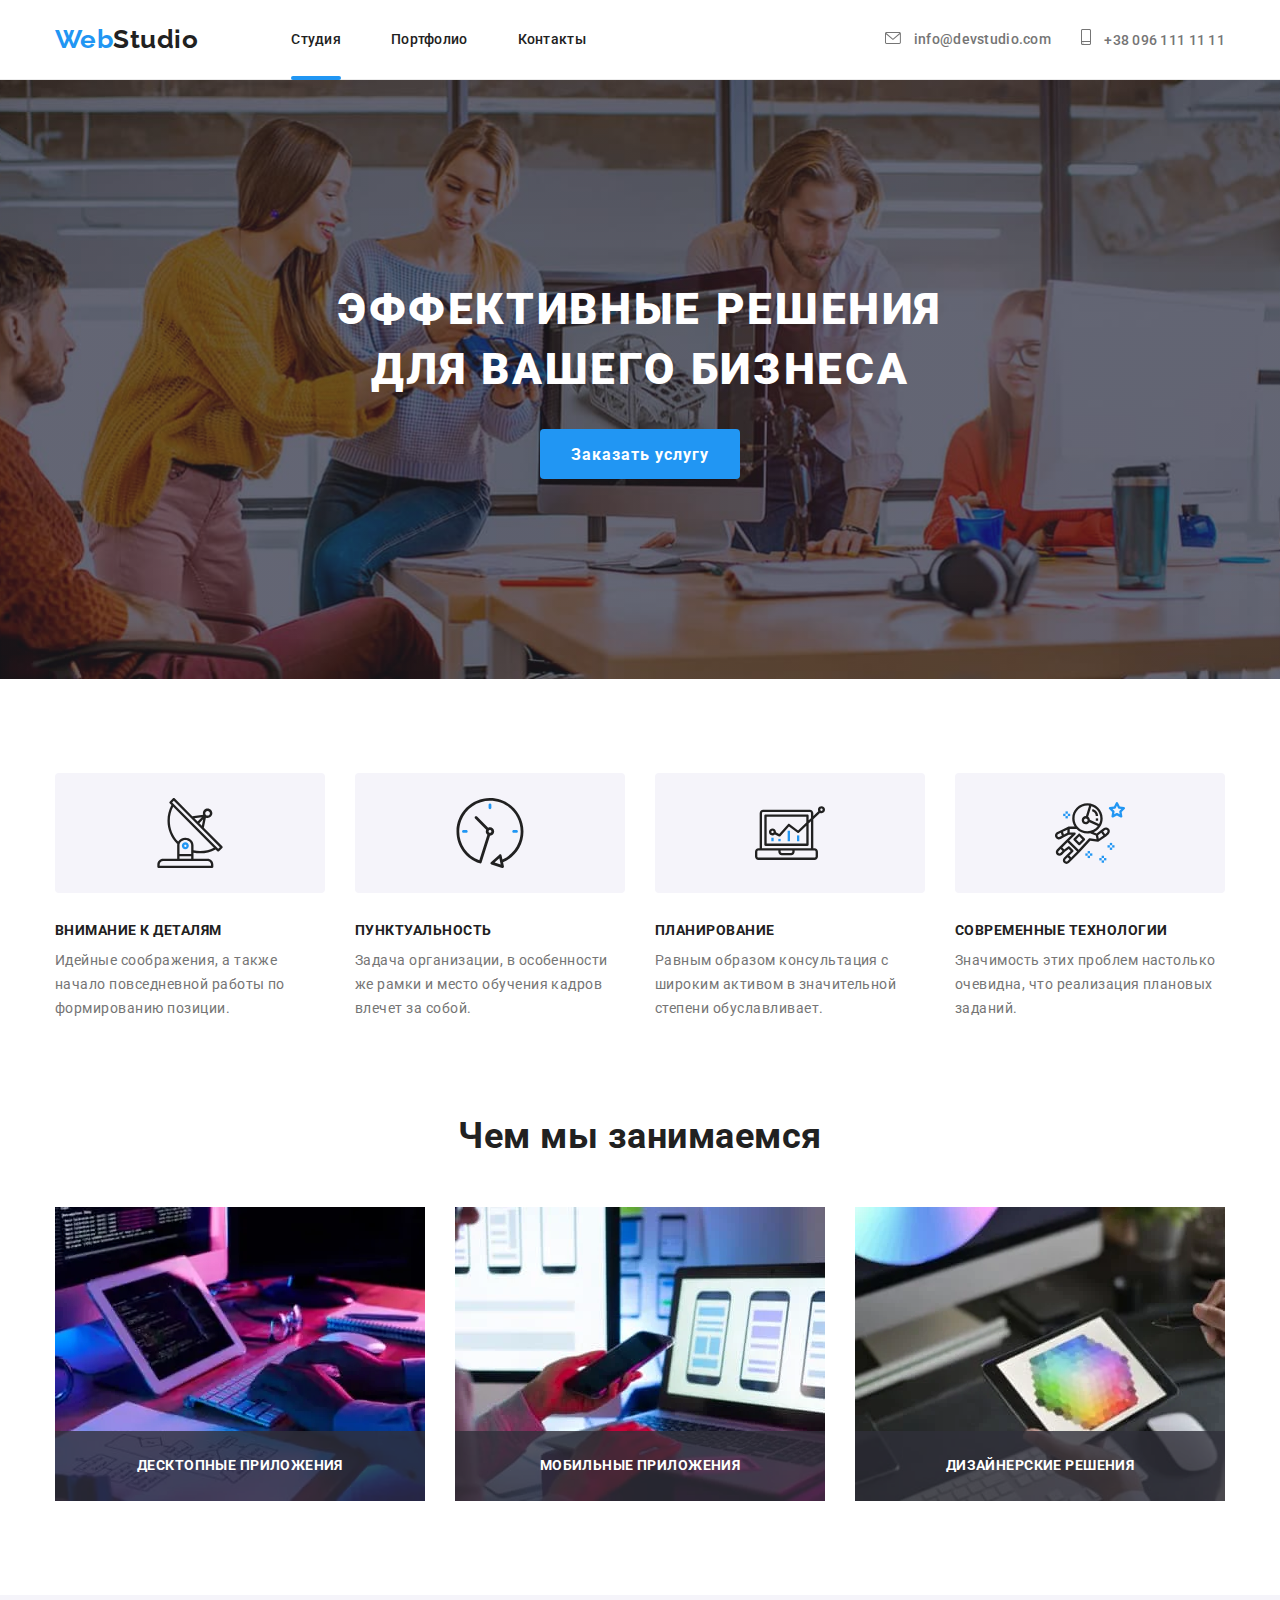
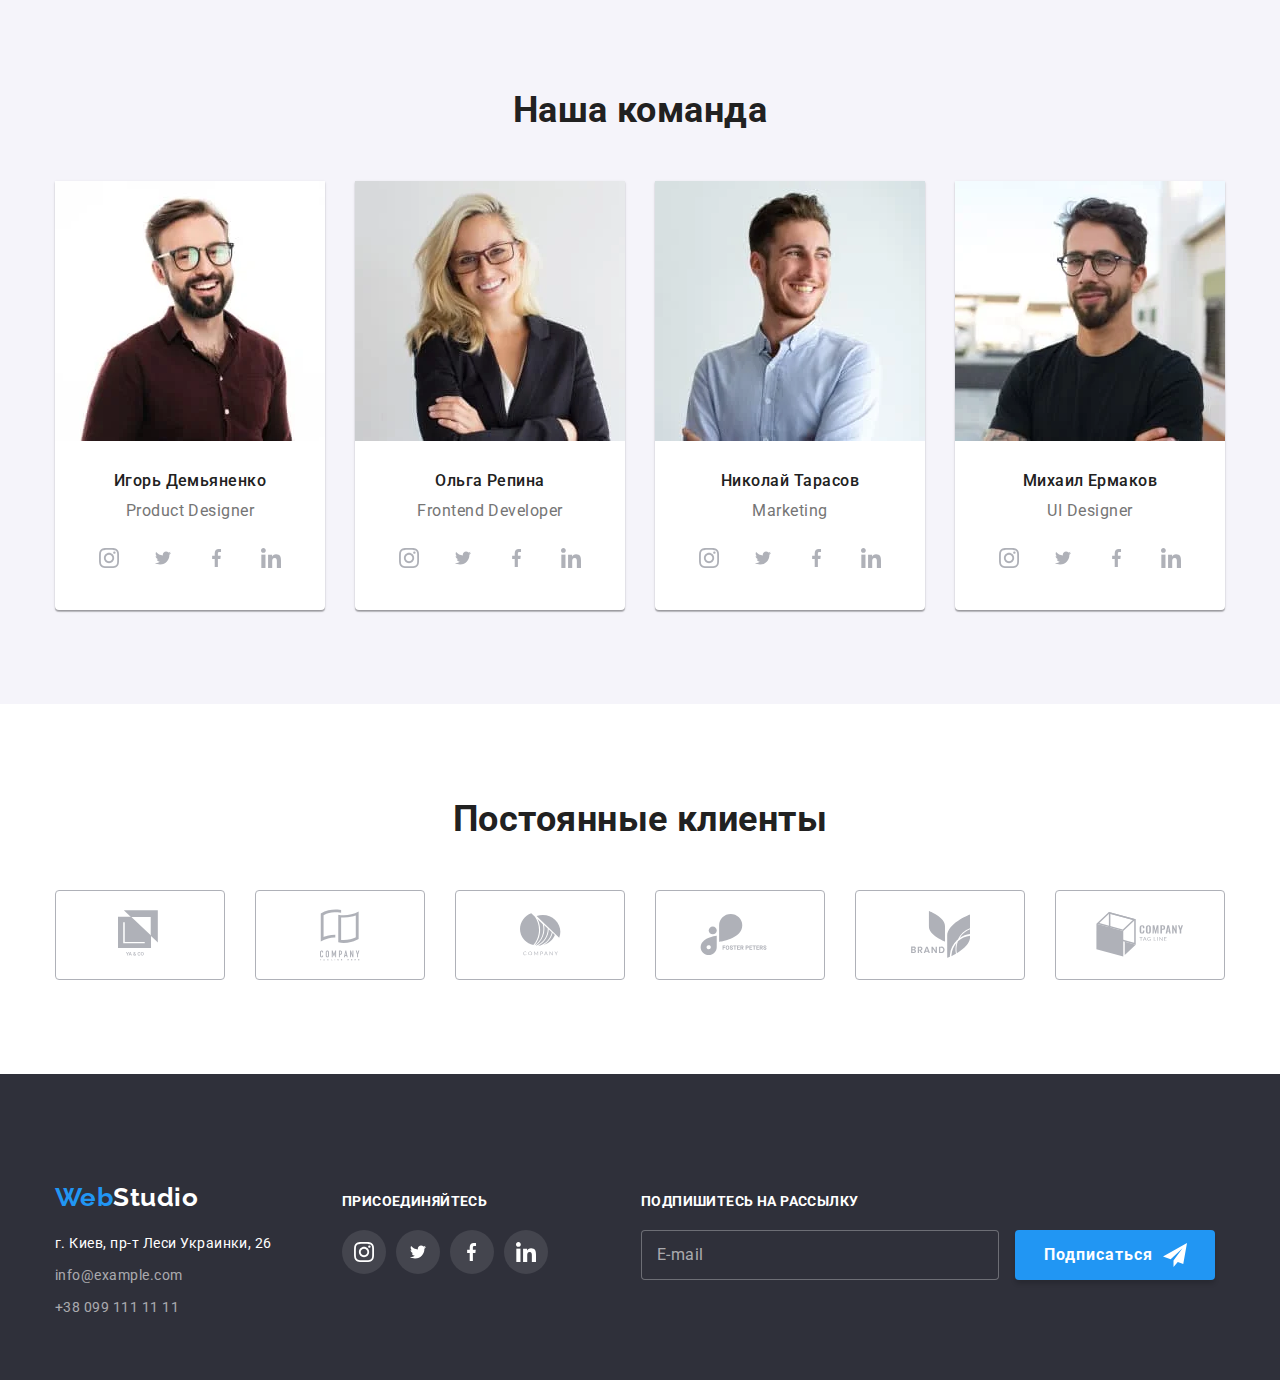
==== commit 2d0c06fa: "+" ====
--- a/index.html
+++ b/index.html
@@ -151,19 +151,49 @@
             <h2 class="title-secondary">Чем мы занимаемся</h2>
             <ul class="waw-doing">
                 <li class="class-li waw-doing__li">
-                    <img src="./image/desktop/what-are-we-doing/img-one.jpg" alt="Человек печатает на планшете" width="370" height="294">
+                    <picture>
+                        <source
+                            srcset="./image/desktop/what-are-we-doing/img-one.webp 1x, ./image/desktop/what-are-we-doing/img-one@2x.webp 2x" 
+                            media="(min-width: 1200px)" type="image/webp">
+                        <source
+                            srcset="./image/desktop/what-are-we-doing/img-one.jpg 1x, ./image/desktop/what-are-we-doing/img-one@2x.jpg 2x"
+                            media="(min-width: 1200px)">
+                        
+                        
+                        <img src="./image/desktop/what-are-we-doing/img-one.jpg" alt="Человек печатает на ноутбуке">
+                    </picture>
                     <div class="waw-doing__p">
                         <p>Десктопные приложения</p>
                     </div>
                 </li>
                 <li class="class-li waw-doing__li">
-                    <img src="./image/desktop/what-are-we-doing/img-two.jpg" alt="Человек печатает на ноутбуке" width="370" height="294">
+                    <picture>
+                        <source
+                            srcset="./image/desktop/what-are-we-doing/img-two.webp 1x, ./image/desktop/what-are-we-doing/img-two@2x.webp 2x" 
+                            media="(min-width: 1200px)" type="image/webp">
+                        <source
+                            srcset="./image/desktop/what-are-we-doing/img-two.jpg 1x, ./image/desktop/what-are-we-doing/img-two@2x.jpg 2x"
+                            media="(min-width: 1200px)">
+                        
+                        
+                        <img src="./image/desktop/what-are-we-doing/img-two.jpg" alt="Человек печатает на ноутбуке">
+                    </picture>
                     <div class="waw-doing__p">
                         <p>Мобильные приложения</p>
                     </div>
                 </li>
                 <li class="class-li waw-doing__li">
-                    <img src="./image/desktop/what-are-we-doing/img-three.jpg" alt="Человек рисует на планшете" width="370" height="294">
+                    <picture>
+                        <source
+                            srcset="./image/desktop/what-are-we-doing/img-three.webp 1x, ./image/desktop/what-are-we-doing/img-three@2x.webp 2x"
+                            media="(min-width: 1200px)" type="image/webp">
+                        <source
+                            srcset="./image/desktop/what-are-we-doing/img-three.jpg 1x, ./image/desktop/what-are-we-doing/img-three@2x.jpg 2x"
+                            media="(min-width: 1200px)">
+                        
+                    
+                        <img src="./image/desktop/what-are-we-doing/img-three.jpg" alt="Человек печатает на ноутбуке">
+                    </picture>
                     <div class="waw-doing__p">
                         <p>Дизайнерские решения</p>
                     </div>
@@ -173,12 +203,29 @@
     </section>
 
     <!-- our team -->
-    <!-- <section class="section secondary-background">
+    <section class="section secondary-background">
         <div class="container">
             <h2 class="title-secondary">Наша команда</h2>
             <ul class="our-team">
                 <li class="class-li our-team__li">
-                    <img src="./image/our-team/igor.jpg" alt="дизайнер Игорь" width="270" height="260">
+                    <picture> 
+                        <source srcset="./image/desktop/our-team/igor.webp 1x, ./image/desktop/our-team/igor@2x.webp 2x"
+                            media="(min-width: 1200px)" type="image/webp">
+                        <source srcset="./image/desktop/our-team/igor.jpg 1x, ./image/desktop/our-team/igor@2x.jpg 2x" 
+                            media="(min-width: 1200px)">
+                       <source srcset="./image/tablet/our-team/igor.webp 1x, ./image/tablet/our-team/igor@2x.webp 2x"
+                            media="(min-width: 768px)" type="image/webp">
+                        <source srcset="./image/tablet/our-team/igor.jpg 1x, ./image/tablet/our-team/igor@2x.jpg 2x" 
+                            media="(min-width: 768px)">
+                        <source
+                            srcset="./image/mobile/our-team/igor.webp 1x, ./image/mobile/our-team/igor@2x.webp 2x"
+                            media="(min-width: 320px)" type="image/webp">
+                        <source
+                            srcset="./image/mobile/our-team/igor.jpg 1x, ./image/mobile/our-team/igor@2x.jpg 2x"
+                            media="(min-width: 320px)">
+                        
+                        <img src="./image/mobile/our-team/igor.jpg" alt="Игорь">
+                    </picture>
                 <div class="team-container">
                         <h3 class="team-container__personal">Игорь Демьяненко</h3>
                         <p lang="en" class="team-container__text">Product Designer</p>
@@ -215,7 +262,23 @@
                 </div>
                 </li>
                 <li class="class-li our-team__li">
-                    <img src="./image/our-team/olga.jpg" alt="программист Ольга" width="270" height="260">
+                    <picture>
+                        <source srcset="./image/desktop/our-team/olga.webp 1x, ./image/desktop/our-team/olga@2x.webp 2x"
+                            media="(min-width: 1200px)" type="image/webp">
+                        <source srcset="./image/desktop/our-team/olga.jpg 1x, ./image/desktop/our-team/olga@2x.jpg 2x"
+                            media="(min-width: 1200px)">
+                        <source srcset="./image/tablet/our-team/olga.webp 1x, ./image/tablet/our-team/olga@2x.webp 2x"
+                            media="(min-width: 768px)" type="image/webp">
+                        <source srcset="./image/tablet/our-team/olga.jpg 1x, ./image/tablet/our-team/olga@2x.jpg 2x"
+                            media="(min-width: 768px)">
+                        <source srcset="./image/mobile/our-team/olga.webp 1x, ./image/mobile/our-team/olga@2x.webp 2x"
+                            media="(min-width: 320px)" type="image/webp">
+                        <source srcset="./image/mobile/our-team/olga.jpg 1x, ./image/mobile/our-team/olga@2x.jpg 2x"
+                            media="(min-width: 320px)">
+                        
+                    
+                        <img src="./image/mobile/our-team/olga.jpg" alt="Ольга">
+                    </picture>
                 <div class="team-container">
                     <h3 class="team-container__personal">Ольга Репина</h3>
                     <p lang="en" class="team-container__text">Frontend Developer</p>
@@ -252,7 +315,23 @@
                 </div>
                 </li>
                 <li class="class-li our-team__li">
-                    <img src="./image/our-team/nikolay.jpg" alt="маркетолог Николай" width="270" height="260">
+                    <picture>
+                        <source srcset="./image/desktop/our-team/nikolay.webp 1x, ./image/desktop/our-team/nikolay@2x.webp 2x"
+                            media="(min-width: 1200px)" type="image/webp">
+                        <source srcset="./image/desktop/our-team/nikolay.jpg 1x, ./image/desktop/our-team/nikolay@2x.jpg 2x"
+                            media="(min-width: 1200px)">
+                        <source srcset="./image/tablet/our-team/nikolay.webp 1x, ./image/tablet/our-team/nikolay@2x.webp 2x"
+                            media="(min-width: 768px)" type="image/webp">
+                        <source srcset="./image/tablet/our-team/nikolay.jpg 1x, ./image/tablet/our-team/nikolay@2x.jpg 2x"
+                            media="(min-width: 768px)">
+                        <source srcset="./image/mobile/our-team/nokolay.webp 1x, ./image/mobile/our-team/nokolay@2x.webp 2x"
+                            media="(min-width: 320px)" type="image/webp">
+                        <source srcset="./image/mobile/our-team/nokolay.jpg 1x, ./image/mobile/our-team/nokolay@2x.jpg 2x"
+                            media="(min-width: 320px)">
+                        
+                    
+                        <img src="./image/mobile/our-team/nokolay.jpg" alt="Николай">
+                    </picture>
                 <div class="team-container">
                     <h3 class="team-container__personal">Николай Тарасов</h3>
                     <p lang="en" class="team-container__text">Marketing</p>
@@ -289,7 +368,23 @@
                 </div>
                 </li>
                 <li class="class-li our-team__li">
-                    <img src="./image/our-team/michael.jpg" alt="дизайнер Михаил" width="270" height="260">
+                    <picture> 
+                        <source srcset="./image/desktop/our-team/michael.webp 1x, ./image/desktop/our-team/michael@2x.webp 2x"
+                            media="(min-width: 1200px)" type="image/webp">
+                        <source srcset="./image/desktop/our-team/michael.jpg 1x, ./image/desktop/our-team/michael@2x.jpg 2x"
+                            media="(min-width: 1200px)">
+                       <source srcset="./image/tablet/our-team/michael.webp 1x, ./image/tablet/our-team/michael@2x.webp 2x"
+                            media="(min-width: 768px)" type="image/webp">
+                        <source srcset="./image/tablet/our-team/michael.jpg 1x, ./image/tablet/our-team/michael@2x.jpg 2x"
+                            media="(min-width: 768px)">
+                        <source srcset="./image/mobile/our-team/michael.webp 1x, ./image/mobile/our-team/michael@2x.webp 2x"
+                            media="(min-width: 320px)" type="image/webp">
+                        <source srcset="./image/mobile/our-team/michael.jpg 1x, ./image/mobile/our-team/michael@2x.jpg 2x"
+                            media="(min-width: 320px)">
+                        
+                    
+                        <img src="./image/mobile/our-team/michael.jpg" alt="Михаил">
+                    </picture>
                 <div class="team-container">
                     <h3 class="team-container__personal">Михаил Ермаков</h3>
                     <p lang="en" class="team-container__text">UI Designer</p>
@@ -327,11 +422,12 @@
                 </li>
             </ul>
         </div>
-    </section> -->
+    </section>
+
     </main>
 
     <!-- regular clients -->
-    <!-- <section class="section">
+    <section class="section">
 
         <div class="container">
 
@@ -383,54 +479,57 @@
             </ul>
         </div>
 
-    </section> -->
+    </section>
 
     <!-- footer -->
-    <!-- <footer class="footer-padding">
+    <footer class="footer-padding">
         <div class="container footer-flex">
-            <div class="footer-box-one">
-                <a href="/" class="logo"><span class="logo__color">Web</span><span class="logo__footer">Studio</span></a>
-                <address>
-                    <ul class="footer-one">
-                        <li class="class-li"><a href="https://goo.gl/maps/QvJAkb335SzxtevH7" rel="noopener noofollow" target="_blank"
-                                class="footer-one__adress">г. Киев, пр-т Леси Украинки, 26</a></li>
-                        <li class="class-li"><a href="mailto:info@example.com" class="footer-one__contacts">info@example.com</a></li>
-                        <li class="class-li"><a href="tel:+380961111111" class="footer-one__contacts">+38 099 111 11 11</a></li>
+            <div class="footer-tablet">
+                <div class="footer-box-one">
+                    <a href="/" class="logo"><span class="logo__color">Web</span><span class="logo__footer">Studio</span></a>
+                    <address>
+                        <ul class="footer-one">
+                            <li class="class-li"><a href="https://goo.gl/maps/QvJAkb335SzxtevH7" rel="noopener noofollow"
+                                    target="_blank" class="footer-one__adress">г. Киев, пр-т Леси Украинки, 26</a></li>
+                            <li class="class-li"><a href="mailto:info@example.com" class="footer-one__contacts">info@example.com</a>
+                            </li>
+                            <li class="class-li"><a href="tel:+380961111111" class="footer-one__contacts">+38 099 111 11 11</a></li>
+                        </ul>
+                    </address>
+                </div>
+                <div class="footer-box-two">
+                    <b class="icon-heading">присоединяйтесь</b>
+                    <ul class="footer-list">
+                        <li class="class-li">
+                            <a href="" class="footer-list__link link">
+                                <svg class="footer-list__icon" width="20px" height="20px">
+                                    <use href="./image/svg/sprite.svg#icon-instagram"></use>
+                                </svg>
+                            </a>
+                        </li>
+                        <li class="class-li">
+                            <a href="" class="footer-list__link link">
+                                <svg class="footer-list__icon" width="20px" height="16px">
+                                    <use href="./image/svg/sprite.svg#icon-twitter"></use>
+                                </svg>
+                            </a>
+                        </li>
+                        <li class="class-li">
+                            <a href="" class="footer-list__link link">
+                                <svg class="footer-list__icon" width="10px" height="20px">
+                                    <use href="./image/svg/sprite.svg#icon-facebook"></use>
+                                </svg>
+                            </a>
+                        </li>
+                        <li class="class-li">
+                            <a href="" class="footer-list__link link">
+                                <svg class="footer-list__icon" width="20px" height="20px">
+                                    <use href="./image/svg/sprite.svg#icon-linkedin"></use>
+                                </svg>
+                            </a>
+                        </li>
                     </ul>
-                </address>
-            </div>
-            <div class="footer-box-two">
-                <b class="icon-heading">присоединяйтесь</b>
-                <ul class="footer-list">
-                    <li class="class-li">
-                        <a href="" class="footer-list__link link">
-                            <svg class="footer-list__icon" width="20px" height="20px">
-                                <use href="./image/svg/sprite.svg#icon-instagram"></use>
-                            </svg>
-                        </a>
-                    </li>
-                    <li class="class-li">
-                       <a href="" class="footer-list__link link">
-                            <svg class="footer-list__icon" width="20px" height="16px">
-                                <use href="./image/svg/sprite.svg#icon-twitter"></use>
-                            </svg>
-                       </a>
-                    </li>
-                    <li class="class-li">
-                        <a href="" class="footer-list__link link">
-                            <svg class="footer-list__icon" width="10px" height="20px">
-                                <use href="./image/svg/sprite.svg#icon-facebook"></use>
-                            </svg>
-                        </a>
-                    </li>
-                    <li class="class-li">
-                       <a href="" class="footer-list__link link">
-                            <svg class="footer-list__icon" width="20px" height="20px">
-                                <use href="./image/svg/sprite.svg#icon-linkedin"></use>
-                            </svg>
-                       </a>
-                    </li>
-                </ul>
+                </div>
             </div>
             <div class="footer-box-three">
                 <form class="footer-form">
@@ -447,7 +546,7 @@
             </div>
             
         </div>
-    </footer>    -->
+    </footer>   
 
     <!-- backdrop -->
     <div class="backdrop is-hidden" data-modal>
--- a/css/main.min.css
+++ b/css/main.min.css
@@ -1,2 +1,2 @@
-:root{--body-color: #757575;--headlines-color: #212121;--primary-white-color: #ffffff;--secondary-color: #2196f3;--contact-color: #757575;--background-color-button: #f5f4fa;--icon-color: #afb1b8}body{background-color:var(--primary-white-color);color:var(--body-color);font-family:Roboto, sans-serif;letter-spacing:0.03em}h1,h2,h3,h4,h5,h6,p{margin:0}ul,ol{margin:0;padding:0}img{display:block}.link{-webkit-text-decoration-line:none;text-decoration-line:none}.class-li{list-style:none}textarea{resize:none}.visually-hidden{position:absolute !important;clip:rect(1px 1px 1px 1px);clip:rect(1px, 1px, 1px, 1px);padding:0 !important;border:0 !important;height:1px !important;width:1px !important;overflow:hidden}.container{width:100%;padding:0 15px;margin-left:auto;margin-right:auto}@media screen and (min-width: 480px){.container{width:480px}}@media screen and (min-width: 768px){.container{width:768px}}@media screen and (min-width: 1200px){.container{width:1200px}}.section{padding-bottom:94px;padding-top:94px}@media screen and (max-width: 1199px){.section{padding-bottom:60px;padding-top:60px}}.secondary-background{max-width:1600px;margin:0 auto;background-color:var(--background-color-button)}.center{text-align:center}.title-secondary{font-weight:700;font-size:36px;line-height:1.17;text-align:center;margin-bottom:50px;color:var(--headlines-color)}.header-menu{display:-webkit-box;display:-ms-flexbox;display:flex}.header-menu__link{position:relative;display:block;padding-top:32px;padding-bottom:32px;font-weight:500;font-size:14px;line-height:1.06;letter-spacing:0.02em;text-decoration:none;color:var(--headlines-color);-webkit-transition:color 250ms cubic-bezier(0.4, 0, 0.2, 1);transition:color 250ms cubic-bezier(0.4, 0, 0.2, 1)}.header-menu__link:hover,.header-menu__link:focus{color:var(--secondary-color)}.header-menu__studio::after{content:'';position:absolute;bottom:-1px;right:0;display:block;width:100%;height:4px;background-color:var(--secondary-color);border-radius:2px}.header-contact{display:-webkit-box;display:-ms-flexbox;display:flex;margin-left:auto}.header-contact__link{font-weight:500;font-size:12px;line-height:1.06;letter-spacing:0.02em;text-decoration:none;color:var(--contact-color);-webkit-transition:color 250ms cubic-bezier(0.4, 0, 0.2, 1);transition:color 250ms cubic-bezier(0.4, 0, 0.2, 1)}.header-contact__link:hover,.header-contact__link:focus{color:var(--secondary-color)}.header-contact__icon{fill:#757575;margin-right:10px;-webkit-transition:fill 250ms cubic-bezier(0.4, 0, 0.2, 1);transition:fill 250ms cubic-bezier(0.4, 0, 0.2, 1)}.header-contact__link:hover .header-contact__icon,.header-contact__link:focus .header-contact__icon{fill:var(--secondary-color)}.header-menu__portfolio::after{content:'';position:absolute;bottom:-1px;right:0;display:block;width:100%;height:4px;background-color:var(--secondary-color);border-radius:2px}.header-contact{display:none}.header-menu{display:none}.header{border-bottom:1px solid #ececec;padding-top:16px;padding-bottom:16px}.logo{font-family:Raleway, sans-serif;font-weight:700;font-size:24px;line-height:1.16;text-decoration:none;color:var(--headlines-color)}.logo__color{color:var(--secondary-color)}.header-container{display:-webkit-box;display:-ms-flexbox;display:flex;-webkit-box-align:center;-ms-flex-align:center;align-items:center;-webkit-box-pack:justify;-ms-flex-pack:justify;justify-content:space-between}.header-button{border:none;background-color:transparent;padding:0}.header-button__svg{width:40px;height:40px;fill:#212121}.header-button:hover .header-button__svg,.header-button:focus .header-button__svg{fill:#2196f3}.mobile-menu{display:-webkit-box;display:-ms-flexbox;display:flex;-webkit-box-orient:vertical;-webkit-box-direction:normal;-ms-flex-direction:column;flex-direction:column;position:fixed;top:0;left:50%;width:100vw;max-width:480px;height:100vh;background-color:#ffffff;-webkit-transform:translateY(-100%) translateX(-50%);transform:translateY(-100%) translateX(-50%);-webkit-transition:-webkit-transform 250ms cubic-bezier(0.4, 0, 0.2, 1);transition:-webkit-transform 250ms cubic-bezier(0.4, 0, 0.2, 1);transition:transform 250ms cubic-bezier(0.4, 0, 0.2, 1);transition:transform 250ms cubic-bezier(0.4, 0, 0.2, 1), -webkit-transform 250ms cubic-bezier(0.4, 0, 0.2, 1)}.mobile-menu__list{margin-top:48px;margin-left:40px}.mobile-menu__li+li{margin-top:32px}.mobile-menu__link{font-weight:500;font-size:40px;line-height:1.17;text-align:center;letter-spacing:0.02em;color:#212121}.mobile-menu__link:hover,.mobile-menu__link:focus{color:#2196f3}.mobile-menu__contacts{margin-top:auto;margin-left:40px}.mobile-menu__network{display:-webkit-box;display:-ms-flexbox;display:flex;margin-top:64px;margin-left:40px;margin-bottom:48px}.is-open{-webkit-transform:translateY(0) translateX(-50%);transform:translateY(0) translateX(-50%)}.header-close{position:absolute;top:10px;right:15px;border:none;background-color:transparent;padding:0}.header-close__svg{width:40px;height:40px;fill:#212121}.header-close:hover .header-close__svg,.header-close:focus .header-close__svg{fill:#2196f3}.menu-tel{display:block;margin-bottom:32px;font-weight:500;font-size:34px;line-height:1.17;letter-spacing:0.02em;color:#2196f3}.menu-mail{font-weight:500;font-size:24px;line-height:1.17;letter-spacing:0.02em;color:#757575}.menu-social-network{font-weight:500;font-size:18px;line-height:1.22;letter-spacing:0.02em;color:#2196f3}.li-social-network:not(:last-child){padding-right:10px}.li-social-network:not(:first-child){padding-left:10px}.li-social-network+li{border-left:1px solid rgba(33,33,33,0.2)}@media screen and (min-width: 768px){.header-button{display:none}.mobile-menu{display:none}.header-menu{display:block}.header-contact{display:block}.header-contact__li+li{margin-top:10px}.header-menu{display:-webkit-box;display:-ms-flexbox;display:flex;margin-left:88px}.header-menu__li+li{margin-left:50px}.header-container>nav{display:-webkit-box;display:-ms-flexbox;display:flex;-webkit-box-align:center;-ms-flex-align:center;align-items:center}.header-container{display:-webkit-box;display:-ms-flexbox;display:flex;-webkit-box-align:center;-ms-flex-align:center;align-items:center}.header{padding-top:0;padding-bottom:0}}@media screen and (min-width: 1200px){.header-menu{margin-left:93px}.logo{font-size:26px}.header-contact{display:-webkit-box;display:-ms-flexbox;display:flex;-webkit-box-align:center;-ms-flex-align:center;align-items:center}.header-contact__link{font-size:14px;line-height:1.06;letter-spacing:0.02em}.header-contact__li+li{margin-top:0;margin-left:30px}.header-container{-ms-flex-line-pack:center;align-content:center}}.hero{padding-top:118px;padding-bottom:118px;margin:0 auto;background-color:#2f303a;background-image:-webkit-gradient(linear, left top, left bottom, from(rgba(47,48,58,0.4)), to(rgba(47,48,58,0.4))),url(../image/mobile/HERO/Hero-img.jpg);background-image:linear-gradient(rgba(47,48,58,0.4), rgba(47,48,58,0.4)),url(../image/mobile/HERO/Hero-img.jpg);background-position:center;background-repeat:no-repeat;background-size:cover}.section-hero__title{margin:0 auto 30px;font-weight:900;font-size:26px;line-height:1.62;letter-spacing:0.06em;text-transform:uppercase;text-align:center;color:#ffffff}@media screen and (max-width: 1199px){.section-hero__title{max-width:360px}}@media screen and (min-width: 1200px){.section-hero__title{max-width:696px;font-size:44px;line-height:1.36}}.section-hero__button{display:inline-block;padding:10px 31px;width:200px;height:50px;margin:0 auto;background-color:var(--secondary-color);color:var(--primary-white-color);font-family:inherit;font-weight:700;font-size:16px;line-height:1.87;border-radius:4px;border:none;-webkit-box-align:center;-ms-flex-align:center;align-items:center;letter-spacing:0.06em;cursor:pointer}@media screen and (min-device-pixel-ratio: 2), (-webkit-min-device-pixel-ratio: 2), (min-resolution: 192dpi), (min-resolution: 2dppx){.hero{background-image:-webkit-gradient(linear, left top, left bottom, from(rgba(47,48,58,0.4)), to(rgba(47,48,58,0.4))),url(../image/mobile/HERO/Hero-img@2x.jpg);background-image:linear-gradient(rgba(47,48,58,0.4), rgba(47,48,58,0.4)),url(../image/mobile/HERO/Hero-img@2x.jpg)}}@media screen and (min-width: 768px){.hero{background-image:-webkit-gradient(linear, left top, left bottom, from(rgba(47,48,58,0.4)), to(rgba(47,48,58,0.4))),url(../image/tablet/HERO/Hero-img.jpg);background-image:linear-gradient(rgba(47,48,58,0.4), rgba(47,48,58,0.4)),url(../image/tablet/HERO/Hero-img.jpg)}}@media screen and (min-device-pixel-ratio: 2) and (min-width: 768px), screen and (-webkit-min-device-pixel-ratio: 2) and (min-width: 768px), screen and (min-resolution: 192dpi) and (min-width: 768px), screen and (min-resolution: 2dppx) and (min-width: 768px){.hero{background-image:-webkit-gradient(linear, left top, left bottom, from(rgba(47,48,58,0.4)), to(rgba(47,48,58,0.4))),url(../image/tablet/HERO/Hero-img@2x.jpg);background-image:linear-gradient(rgba(47,48,58,0.4), rgba(47,48,58,0.4)),url(../image/tablet/HERO/Hero-img@2x.jpg)}}@media screen and (min-width: 1200px){.hero{max-width:1600px;padding-top:200px;padding-bottom:200px;background-image:-webkit-gradient(linear, left top, left bottom, from(rgba(47,48,58,0.4)), to(rgba(47,48,58,0.4))),url(../image/desktop/HERO/hero.jpg);background-image:linear-gradient(rgba(47,48,58,0.4), rgba(47,48,58,0.4)),url(../image/desktop/HERO/hero.jpg)}}@media screen and (min-device-pixel-ratio: 2) and (min-width: 1200px), screen and (-webkit-min-device-pixel-ratio: 2) and (min-width: 1200px), screen and (min-resolution: 192dpi) and (min-width: 1200px), screen and (min-resolution: 2dppx) and (min-width: 1200px){.hero{background-image:-webkit-gradient(linear, left top, left bottom, from(rgba(47,48,58,0.4)), to(rgba(47,48,58,0.4))),url(../image/desktop/HERO/hero@2x.jpg);background-image:linear-gradient(rgba(47,48,58,0.4), rgba(47,48,58,0.4)),url(../image/desktop/HERO/hero@2x.jpg)}}.no-padding-bottom{padding-bottom:0}.benefits__li{max-width:450px}.benefits__li+li{margin-top:30px}.benefits__h{font-weight:700;font-size:14px;line-height:1.14;text-transform:uppercase;text-align:center;margin-bottom:10px;color:var(--headlines-color)}.benefits__text{font-size:14px;line-height:1.71}.benefits__icon{display:-webkit-box;display:-ms-flexbox;display:flex;-webkit-box-pack:center;-ms-flex-pack:center;justify-content:center;-webkit-box-align:center;-ms-flex-align:center;align-items:center;width:100%;height:120px;background-color:var(--background-color-button);border-radius:4px;margin-bottom:30px}@media screen and (min-width: 768px) and (max-width: 1199px){.benefits{display:-webkit-box;display:-ms-flexbox;display:flex;-ms-flex-wrap:wrap;flex-wrap:wrap;margin-left:-30px;margin-top:-30px}.benefits__li{-ms-flex-preferred-size:calc(100% / 2 - 30px);flex-basis:calc(100% / 2 - 30px);width:354px;margin-left:30px;margin-top:30px}.benefits__h{text-align:start}}@media screen and (min-width: 1200px){.benefits{display:-webkit-box;display:-ms-flexbox;display:flex;margin-top:0}.benefits__li{width:270px}.benefits__li+li{margin-top:0;margin-left:30px}.benefits__h{text-align:start}}.waw-doing{display:-webkit-box;display:-ms-flexbox;display:flex}.waw-doing__li+li{margin-left:30px}.waw-doing__li{position:relative}.waw-doing__p{position:absolute;bottom:0%;display:-webkit-box;display:-ms-flexbox;display:flex;-webkit-box-align:center;-ms-flex-align:center;align-items:center;-webkit-box-pack:center;-ms-flex-pack:center;justify-content:center;color:#ffffff;width:100%;height:70px;background:rgba(47,48,58,0.8)}.waw-doing__p>p{font-weight:bold;font-size:14px;line-height:1.14;letter-spacing:0.03em;text-transform:uppercase}.section-none{display:none}@media screen and (min-width: 1200px){.section-none{display:block}}.backdrop{position:fixed;top:0;left:0;width:100%;height:100%;background-color:rgba(0,0,0,0.2);opacity:1;-webkit-transition:opacity 250ms cubic-bezier(0.4, 0, 0.2, 1);transition:opacity 250ms cubic-bezier(0.4, 0, 0.2, 1)}.is-hidden{visibility:hidden;opacity:0;pointer-events:none}.is-hidden .modal{-webkit-transform:translate(-50%, -50%) scale(0.9);transform:translate(-50%, -50%) scale(0.9)}.modal{position:absolute;top:50%;left:50%;width:528px;height:581px;background-color:#ffffff;-webkit-box-shadow:0px 1px 3px rgba(0,0,0,0.12),0px 1px 1px rgba(0,0,0,0.14),0px 2px 1px rgba(0,0,0,0.2);box-shadow:0px 1px 3px rgba(0,0,0,0.12),0px 1px 1px rgba(0,0,0,0.14),0px 2px 1px rgba(0,0,0,0.2);border-radius:4px;-webkit-transform:translate(-50%, -50%) scale(1);transform:translate(-50%, -50%) scale(1);-webkit-transition:-webkit-transform 250ms cubic-bezier(0.4, 0, 0.2, 1);transition:-webkit-transform 250ms cubic-bezier(0.4, 0, 0.2, 1);transition:transform 250ms cubic-bezier(0.4, 0, 0.2, 1);transition:transform 250ms cubic-bezier(0.4, 0, 0.2, 1), -webkit-transform 250ms cubic-bezier(0.4, 0, 0.2, 1)}.modal__icon{position:absolute;top:0;right:0;width:30px;height:30px;margin-top:8px;margin-right:8px;border:1px solid rgba(0,0,0,0.1);border-radius:50%;background-color:#ffffff;cursor:pointer}.modal__icon--svg{-webkit-transition:fill 250ms cubic-bezier(0.4, 0, 0.2, 1);transition:fill 250ms cubic-bezier(0.4, 0, 0.2, 1)}.modal__icon:hover>.modal__icon--svg,.modal__icon:focus>.modal__icon--svg{fill:var(--secondary-color)}.modal__h{display:block;margin-top:40px;margin-bottom:12px;font-weight:bold;font-size:20px;line-height:1.15;text-align:center;letter-spacing:0.03em;color:#212121}.modal__form{width:100%;margin-left:auto;margin-right:auto;padding-left:40px;padding-right:40px}.form-comment{margin-bottom:20px}.form-field{display:-webkit-box;display:-ms-flexbox;display:flex;-webkit-box-orient:vertical;-webkit-box-direction:normal;-ms-flex-direction:column;flex-direction:column;margin-bottom:10px}.form-field textarea::-webkit-input-placeholder{font-weight:normal;font-size:12px;line-height:1.16;letter-spacing:0.01em;color:rgba(117,117,117,0.5)}.form-field textarea:-ms-input-placeholder{font-weight:normal;font-size:12px;line-height:1.16;letter-spacing:0.01em;color:rgba(117,117,117,0.5)}.form-field textarea::-ms-input-placeholder{font-weight:normal;font-size:12px;line-height:1.16;letter-spacing:0.01em;color:rgba(117,117,117,0.5)}.form-field textarea::placeholder{font-weight:normal;font-size:12px;line-height:1.16;letter-spacing:0.01em;color:rgba(117,117,117,0.5)}.form-field__comment{width:448px;height:120px;padding:12px 16px}.form-field__input{width:448px;height:40px;padding-left:42px}.form-field__label{margin-bottom:4px;font-weight:normal;font-size:12px;line-height:1.16;letter-spacing:0.01em;color:#757575}.form-field__input,.form-field__comment{border:1px solid rgba(33,33,33,0.2);border-radius:4px;-webkit-transition:border-color 250ms cubic-bezier(0.4, 0, 0.2, 1);transition:border-color 250ms cubic-bezier(0.4, 0, 0.2, 1)}.form-field__input:focus,.form-field__comment:focus{outline:none;border-color:var(--secondary-color)}.form-field__icons{position:relative}.form-field__svg{position:absolute;left:12px;bottom:50%;-webkit-transform:translateY(50%);transform:translateY(50%);-webkit-transition:fill 250ms cubic-bezier(0.4, 0, 0.2, 1);transition:fill 250ms cubic-bezier(0.4, 0, 0.2, 1)}.form-field__input:focus+.form-field__svg{fill:var(--secondary-color)}.form-policy{display:-webkit-box;display:-ms-flexbox;display:flex;-webkit-box-pack:center;-ms-flex-pack:center;justify-content:center}.form-policy__checkbox{position:absolute;width:1px;height:1px;margin:-1px;padding:0;overflow:hidden;border:0;clip:rect(0 0 0 0)}.form-policy__label{font-weight:normal;font-size:14px;line-height:1.7;letter-spacing:0.03em;color:#757575}.form-policy__icon{display:inline-block;margin-right:8px;-webkit-transition:fill 250ms cubic-bezier(0.4, 0, 0.2, 1),background-color 250ms cubic-bezier(0.4, 0, 0.2, 1);transition:fill 250ms cubic-bezier(0.4, 0, 0.2, 1),background-color 250ms cubic-bezier(0.4, 0, 0.2, 1)}.form-policy__checkbox:focus+.form-policy__icon{-webkit-box-shadow:0 0 0 2px var(--secondary-color);box-shadow:0 0 0 2px var(--secondary-color)}.form-policy__checkbox:checked+.form-policy__icon{background-color:var(--secondary-color);fill:var(--secondary-color);background-image:url(../image/svg/icon-check.svg);background-position:center;border-radius:2px;-webkit-box-shadow:none;box-shadow:none}.modal-button{display:block;width:200px;height:50px;margin-left:auto;margin-right:auto;margin-top:30px;color:#ffffff;background-color:var(--secondary-color);-webkit-box-shadow:0px 4px 4px rgba(0,0,0,0.15);box-shadow:0px 4px 4px rgba(0,0,0,0.15);border:none;border-radius:4px;cursor:pointer;-webkit-transition:background-color 250ms cubic-bezier(0.4, 0, 0.2, 1);transition:background-color 250ms cubic-bezier(0.4, 0, 0.2, 1)}.modal-button:hover,.modal-button:focus{background-color:#188ce8}
+:root{--body-color: #757575;--headlines-color: #212121;--primary-white-color: #ffffff;--secondary-color: #2196f3;--contact-color: #757575;--background-color-button: #f5f4fa;--icon-color: #afb1b8}body{background-color:var(--primary-white-color);color:var(--body-color);font-family:Roboto, sans-serif;letter-spacing:0.03em}h1,h2,h3,h4,h5,h6,p{margin:0}ul,ol{margin:0;padding:0}img{display:block}.link{-webkit-text-decoration-line:none;text-decoration-line:none}.class-li{list-style:none}textarea{resize:none}.visually-hidden{position:absolute !important;clip:rect(1px 1px 1px 1px);clip:rect(1px, 1px, 1px, 1px);padding:0 !important;border:0 !important;height:1px !important;width:1px !important;overflow:hidden}.container{width:100%;padding:0 15px;margin-left:auto;margin-right:auto}@media screen and (min-width: 480px){.container{width:480px}}@media screen and (min-width: 768px){.container{width:768px}}@media screen and (min-width: 1200px){.container{width:1200px}}.section{padding-bottom:94px;padding-top:94px}@media screen and (max-width: 1199px){.section{padding-bottom:60px;padding-top:60px}}.secondary-background{max-width:1600px;margin:0 auto;background-color:var(--background-color-button)}.center{text-align:center}.title-secondary{font-weight:700;font-size:36px;line-height:1.17;text-align:center;margin-bottom:50px;color:var(--headlines-color)}@media screen and (max-width: 1199px){.title-secondary{font-size:28px;margin-bottom:30px}}.header-menu{display:-webkit-box;display:-ms-flexbox;display:flex}.header-menu__link{position:relative;display:block;padding-top:32px;padding-bottom:32px;font-weight:500;font-size:14px;line-height:1.06;letter-spacing:0.02em;text-decoration:none;color:var(--headlines-color);-webkit-transition:color 250ms cubic-bezier(0.4, 0, 0.2, 1);transition:color 250ms cubic-bezier(0.4, 0, 0.2, 1)}.header-menu__link:hover,.header-menu__link:focus{color:var(--secondary-color)}.header-menu__studio::after{content:'';position:absolute;bottom:-1px;right:0;display:block;width:100%;height:4px;background-color:var(--secondary-color);border-radius:2px}.header-contact{display:-webkit-box;display:-ms-flexbox;display:flex;margin-left:auto}.header-contact__link{font-weight:500;font-size:12px;line-height:1.06;letter-spacing:0.02em;text-decoration:none;color:var(--contact-color);-webkit-transition:color 250ms cubic-bezier(0.4, 0, 0.2, 1);transition:color 250ms cubic-bezier(0.4, 0, 0.2, 1)}.header-contact__link:hover,.header-contact__link:focus{color:var(--secondary-color)}.header-contact__icon{fill:#757575;margin-right:10px;-webkit-transition:fill 250ms cubic-bezier(0.4, 0, 0.2, 1);transition:fill 250ms cubic-bezier(0.4, 0, 0.2, 1)}.header-contact__link:hover .header-contact__icon,.header-contact__link:focus .header-contact__icon{fill:var(--secondary-color)}.header-menu__portfolio::after{content:'';position:absolute;bottom:-1px;right:0;display:block;width:100%;height:4px;background-color:var(--secondary-color);border-radius:2px}.header-contact{display:none}.header-menu{display:none}.header{border-bottom:1px solid #ececec;padding-top:16px;padding-bottom:16px}.logo{font-family:Raleway, sans-serif;font-weight:700;font-size:24px;line-height:1.16;text-decoration:none;color:var(--headlines-color)}.logo__color{color:var(--secondary-color)}.header-container{display:-webkit-box;display:-ms-flexbox;display:flex;-webkit-box-align:center;-ms-flex-align:center;align-items:center;-webkit-box-pack:justify;-ms-flex-pack:justify;justify-content:space-between}.header-button{border:none;background-color:transparent;padding:0}.header-button__svg{width:40px;height:40px;fill:#212121}.header-button:hover .header-button__svg,.header-button:focus .header-button__svg{fill:#2196f3}.mobile-menu{display:-webkit-box;display:-ms-flexbox;display:flex;-webkit-box-orient:vertical;-webkit-box-direction:normal;-ms-flex-direction:column;flex-direction:column;position:fixed;top:0;left:50%;width:100vw;max-width:480px;height:100vh;background-color:#ffffff;-webkit-transform:translateY(-100%) translateX(-50%);transform:translateY(-100%) translateX(-50%);-webkit-transition:-webkit-transform 250ms cubic-bezier(0.4, 0, 0.2, 1);transition:-webkit-transform 250ms cubic-bezier(0.4, 0, 0.2, 1);transition:transform 250ms cubic-bezier(0.4, 0, 0.2, 1);transition:transform 250ms cubic-bezier(0.4, 0, 0.2, 1), -webkit-transform 250ms cubic-bezier(0.4, 0, 0.2, 1)}.mobile-menu__list{margin-top:48px;margin-left:40px}.mobile-menu__li+li{margin-top:32px}.mobile-menu__link{font-weight:500;font-size:40px;line-height:1.17;text-align:center;letter-spacing:0.02em;color:#212121}.mobile-menu__link:hover,.mobile-menu__link:focus{color:#2196f3}.mobile-menu__contacts{margin-top:auto;margin-left:40px}.mobile-menu__network{display:-webkit-box;display:-ms-flexbox;display:flex;margin-top:64px;margin-left:40px;margin-bottom:48px}.is-open{-webkit-transform:translateY(0) translateX(-50%);transform:translateY(0) translateX(-50%)}.header-close{position:absolute;top:10px;right:15px;border:none;background-color:transparent;padding:0}.header-close__svg{width:40px;height:40px;fill:#212121}.header-close:hover .header-close__svg,.header-close:focus .header-close__svg{fill:#2196f3}.menu-tel{display:block;margin-bottom:32px;font-weight:500;font-size:34px;line-height:1.17;letter-spacing:0.02em;color:#2196f3}.menu-mail{font-weight:500;font-size:24px;line-height:1.17;letter-spacing:0.02em;color:#757575}.menu-social-network{font-weight:500;font-size:18px;line-height:1.22;letter-spacing:0.02em;color:#2196f3}.li-social-network:not(:last-child){padding-right:10px}.li-social-network:not(:first-child){padding-left:10px}.li-social-network+li{border-left:1px solid rgba(33,33,33,0.2)}@media screen and (min-width: 768px){.header-button{display:none}.mobile-menu{display:none}.header-menu{display:block}.header-contact{display:block}.header-contact__li+li{margin-top:10px}.header-menu{display:-webkit-box;display:-ms-flexbox;display:flex;margin-left:88px}.header-menu__li+li{margin-left:50px}.header-container>nav{display:-webkit-box;display:-ms-flexbox;display:flex;-webkit-box-align:center;-ms-flex-align:center;align-items:center}.header-container{display:-webkit-box;display:-ms-flexbox;display:flex;-webkit-box-align:center;-ms-flex-align:center;align-items:center}.header{padding-top:0;padding-bottom:0}}@media screen and (min-width: 1200px){.header-menu{margin-left:93px}.logo{font-size:26px}.header-contact{display:-webkit-box;display:-ms-flexbox;display:flex;-webkit-box-align:center;-ms-flex-align:center;align-items:center}.header-contact__link{font-size:14px;line-height:1.06;letter-spacing:0.02em}.header-contact__li+li{margin-top:0;margin-left:30px}.header-container{-ms-flex-line-pack:center;align-content:center}}.hero{padding-top:118px;padding-bottom:118px;margin:0 auto;background-color:#2f303a;background-image:-webkit-gradient(linear, left top, left bottom, from(rgba(47,48,58,0.4)), to(rgba(47,48,58,0.4))),url(../image/mobile/HERO/Hero-img.jpg);background-image:linear-gradient(rgba(47,48,58,0.4), rgba(47,48,58,0.4)),url(../image/mobile/HERO/Hero-img.jpg);background-position:center;background-repeat:no-repeat;background-size:cover}.section-hero__title{margin:0 auto 30px;font-weight:900;font-size:26px;line-height:1.62;letter-spacing:0.06em;text-transform:uppercase;text-align:center;color:#ffffff}@media screen and (max-width: 1199px){.section-hero__title{max-width:360px}}@media screen and (min-width: 1200px){.section-hero__title{max-width:696px;font-size:44px;line-height:1.36}}.section-hero__button{display:inline-block;padding:10px 31px;width:200px;height:50px;margin:0 auto;background-color:var(--secondary-color);color:var(--primary-white-color);font-family:inherit;font-weight:700;font-size:16px;line-height:1.87;border-radius:4px;border:none;-webkit-box-align:center;-ms-flex-align:center;align-items:center;letter-spacing:0.06em;cursor:pointer}@media screen and (min-device-pixel-ratio: 2), (-webkit-min-device-pixel-ratio: 2), (min-resolution: 192dpi), (min-resolution: 2dppx){.hero{background-image:-webkit-gradient(linear, left top, left bottom, from(rgba(47,48,58,0.4)), to(rgba(47,48,58,0.4))),url(../image/mobile/HERO/Hero-img@2x.jpg);background-image:linear-gradient(rgba(47,48,58,0.4), rgba(47,48,58,0.4)),url(../image/mobile/HERO/Hero-img@2x.jpg)}}@media screen and (min-width: 768px){.hero{background-image:-webkit-gradient(linear, left top, left bottom, from(rgba(47,48,58,0.4)), to(rgba(47,48,58,0.4))),url(../image/tablet/HERO/Hero-img.jpg);background-image:linear-gradient(rgba(47,48,58,0.4), rgba(47,48,58,0.4)),url(../image/tablet/HERO/Hero-img.jpg)}}@media screen and (min-device-pixel-ratio: 2) and (min-width: 768px), screen and (-webkit-min-device-pixel-ratio: 2) and (min-width: 768px), screen and (min-resolution: 192dpi) and (min-width: 768px), screen and (min-resolution: 2dppx) and (min-width: 768px){.hero{background-image:-webkit-gradient(linear, left top, left bottom, from(rgba(47,48,58,0.4)), to(rgba(47,48,58,0.4))),url(../image/tablet/HERO/Hero-img@2x.jpg);background-image:linear-gradient(rgba(47,48,58,0.4), rgba(47,48,58,0.4)),url(../image/tablet/HERO/Hero-img@2x.jpg)}}@media screen and (min-width: 1200px){.hero{max-width:1600px;padding-top:200px;padding-bottom:200px;background-image:-webkit-gradient(linear, left top, left bottom, from(rgba(47,48,58,0.4)), to(rgba(47,48,58,0.4))),url(../image/desktop/HERO/hero.jpg);background-image:linear-gradient(rgba(47,48,58,0.4), rgba(47,48,58,0.4)),url(../image/desktop/HERO/hero.jpg)}}@media screen and (min-device-pixel-ratio: 2) and (min-width: 1200px), screen and (-webkit-min-device-pixel-ratio: 2) and (min-width: 1200px), screen and (min-resolution: 192dpi) and (min-width: 1200px), screen and (min-resolution: 2dppx) and (min-width: 1200px){.hero{background-image:-webkit-gradient(linear, left top, left bottom, from(rgba(47,48,58,0.4)), to(rgba(47,48,58,0.4))),url(../image/desktop/HERO/hero@2x.jpg);background-image:linear-gradient(rgba(47,48,58,0.4), rgba(47,48,58,0.4)),url(../image/desktop/HERO/hero@2x.jpg)}}.benefits__li{max-width:450px}.benefits__li+li{margin-top:30px}.benefits__h{font-weight:700;font-size:14px;line-height:1.14;text-transform:uppercase;text-align:center;margin-bottom:10px;color:var(--headlines-color)}.benefits__text{font-size:14px;line-height:1.71}.benefits__icon{display:-webkit-box;display:-ms-flexbox;display:flex;-webkit-box-pack:center;-ms-flex-pack:center;justify-content:center;-webkit-box-align:center;-ms-flex-align:center;align-items:center;width:100%;height:120px;background-color:var(--background-color-button);border-radius:4px;margin-bottom:30px}@media screen and (min-width: 768px) and (max-width: 1199px){.benefits{display:-webkit-box;display:-ms-flexbox;display:flex;-ms-flex-wrap:wrap;flex-wrap:wrap;margin-left:-30px;margin-top:-30px}.benefits__li{-ms-flex-preferred-size:calc(100% / 2 - 30px);flex-basis:calc(100% / 2 - 30px);width:354px;margin-left:30px;margin-top:30px}.benefits__h{text-align:start}}@media screen and (min-width: 1200px){.benefits{display:-webkit-box;display:-ms-flexbox;display:flex;margin-top:0}.benefits__li{width:270px}.benefits__li+li{margin-top:0;margin-left:30px}.benefits__h{text-align:start}.no-padding-bottom{padding-bottom:0}}.waw-doing{display:-webkit-box;display:-ms-flexbox;display:flex}.waw-doing__li+li{margin-left:30px}.waw-doing__li{position:relative}.waw-doing__p{position:absolute;bottom:0%;display:-webkit-box;display:-ms-flexbox;display:flex;-webkit-box-align:center;-ms-flex-align:center;align-items:center;-webkit-box-pack:center;-ms-flex-pack:center;justify-content:center;color:#ffffff;width:100%;height:70px;background:rgba(47,48,58,0.8)}.waw-doing__p>p{font-weight:bold;font-size:14px;line-height:1.14;letter-spacing:0.03em;text-transform:uppercase}.section-none{display:none}@media screen and (min-width: 1200px){.section-none{display:block}}.our-team__li{background-color:#ffffff;-webkit-box-shadow:0px 1px 3px rgba(0,0,0,0.12),0px 1px 1px rgba(0,0,0,0.14),0px 2px 1px rgba(0,0,0,0.2);box-shadow:0px 1px 3px rgba(0,0,0,0.12),0px 1px 1px rgba(0,0,0,0.14),0px 2px 1px rgba(0,0,0,0.2);border-radius:0px 0px 4px 4px}.our-team__li+li{margin-top:30px}.team-container{padding-top:30px;padding-bottom:30px}.team-container__personal{margin-bottom:10px;font-weight:500;font-size:16px;line-height:1.19;text-align:center;color:var(--headlines-color)}.team-container__text{display:block;font-size:16px;line-height:1.19;text-align:center}.team-list{margin-top:16px;display:-webkit-box;display:-ms-flexbox;display:flex;-webkit-box-align:center;-ms-flex-align:center;align-items:center;-webkit-box-pack:center;-ms-flex-pack:center;justify-content:center}.team-list>li+li{margin-left:10px}.team-list__icon{fill:var(--icon-color);-webkit-transition:fill 250ms cubic-bezier(0.4, 0, 0.2, 1);transition:fill 250ms cubic-bezier(0.4, 0, 0.2, 1)}.team-list__link:hover .team-list__icon,.team-list__link:focus .team-list__icon{fill:#ffffff}.team-list__link{display:-webkit-box;display:-ms-flexbox;display:flex;-webkit-box-pack:center;-ms-flex-pack:center;justify-content:center;-webkit-box-align:center;-ms-flex-align:center;align-items:center;width:44px;height:44px;border-radius:50%;background-color:#fff;-webkit-transition:background-color 250ms cubic-bezier(0.4, 0, 0.2, 1);transition:background-color 250ms cubic-bezier(0.4, 0, 0.2, 1)}.team-list__link:hover,.team-list__link:focus{background-color:#2196f3}@media screen and (min-width: 768px) and (max-width: 1199px){.our-team{display:-webkit-box;display:-ms-flexbox;display:flex;-ms-flex-wrap:wrap;flex-wrap:wrap;margin-left:-30px;margin-top:-30px}.our-team__li{-ms-flex-preferred-size:calc(100% / 2 - 30px);flex-basis:calc(100% / 2 - 30px);margin-left:30px;margin-top:30px}}@media screen and (min-width: 1200px){.our-team{display:-webkit-box;display:-ms-flexbox;display:flex}.our-team__li+li{margin-top:0;margin-left:30px}}.regular-clients{display:-webkit-box;display:-ms-flexbox;display:flex;-ms-flex-wrap:wrap;flex-wrap:wrap;margin-left:-30px;margin-top:-30px}.regular-clients>li{-ms-flex-preferred-size:calc(100% / 2 - 30px);flex-basis:calc(100% / 2 - 30px);margin-left:30px;margin-top:30px}.regular-clients__svg{fill:var(--icon-color);-webkit-transition:fill 250ms cubic-bezier(0.4, 0, 0.2, 1);transition:fill 250ms cubic-bezier(0.4, 0, 0.2, 1)}.regular-clients__border{width:170px;height:90px}.regular-clients__link{display:-webkit-box;display:-ms-flexbox;display:flex;-webkit-box-pack:center;-ms-flex-pack:center;justify-content:center;-webkit-box-align:center;-ms-flex-align:center;align-items:center;border:1px solid #afb1b8;border-radius:4px;width:100%;height:100%;-webkit-transition:border-color 250ms cubic-bezier(0.4, 0, 0.2, 1);transition:border-color 250ms cubic-bezier(0.4, 0, 0.2, 1)}.regular-clients__link:hover,.regular-clients__link:focus{border-color:var(--secondary-color);cursor:pointer}.regular-clients__link:hover .regular-clients__svg,.regular-clients__link:focus .regular-clients__svg{fill:var(--secondary-color)}@media screen and (min-width: 768px){.regular-clients>li{-ms-flex-preferred-size:calc(100% / 3 - 30px);flex-basis:calc(100% / 3 - 30px)}}@media screen and (min-width: 1200px){.regular-clients{display:-webkit-box;display:-ms-flexbox;display:flex;-ms-flex-wrap:nowrap;flex-wrap:nowrap;margin-left:0;margin-top:0}.regular-clients>li{-ms-flex-preferred-size:auto;flex-basis:auto;margin-left:0;margin-top:0}.regular-clients>li+li{margin-left:30px}}.footer-box-one>a{display:-webkit-box;display:-ms-flexbox;display:flex;-webkit-box-pack:center;-ms-flex-pack:center;justify-content:center}.logo__footer{color:var(--primary-white-color)}.footer-padding{margin:0 auto;padding-top:60px;padding-bottom:60px;background-color:#2f303a}.footer-one{margin-top:20px;text-align:center}.footer-one>li+li{margin-top:8px}.footer-one__adress{font-weight:normal;font-style:normal;font-size:14px;line-height:1.71;text-decoration:none;color:var(--primary-white-color)}.footer-one__contacts{font-weight:normal;font-style:normal;font-size:14px;line-height:1.71;text-decoration:none;color:rgba(255,255,255,0.6)}.icon-heading{display:block;margin-top:60px;margin-bottom:20px;font-weight:bold;font-size:14px;line-height:1.14;letter-spacing:0.03em;text-transform:uppercase;text-align:center;color:#fff}.footer-list{display:-webkit-box;display:-ms-flexbox;display:flex;-webkit-box-align:center;-ms-flex-align:center;align-items:center;-webkit-box-pack:center;-ms-flex-pack:center;justify-content:center}.footer-list>li+li{margin-left:10px}.footer-list__icon{fill:#ffffff}.footer-list__link{display:-webkit-box;display:-ms-flexbox;display:flex;-webkit-box-pack:center;-ms-flex-pack:center;justify-content:center;-webkit-box-align:center;-ms-flex-align:center;align-items:center;width:44px;height:44px;border-radius:50%;background-color:rgba(255,255,255,0.1);-webkit-transition:background-color 250ms cubic-bezier(0.4, 0, 0.2, 1);transition:background-color 250ms cubic-bezier(0.4, 0, 0.2, 1)}.footer-list__link:hover,.footer-list__link:focus{background-color:var(--secondary-color)}.footer-form input::-webkit-input-placeholder{font-weight:normal;font-size:16px;line-height:1.25;letter-spacing:0.03em;color:rgba(255,255,255,0.6)}.footer-form input:-ms-input-placeholder{font-weight:normal;font-size:16px;line-height:1.25;letter-spacing:0.03em;color:rgba(255,255,255,0.6)}.footer-form input::-ms-input-placeholder{font-weight:normal;font-size:16px;line-height:1.25;letter-spacing:0.03em;color:rgba(255,255,255,0.6)}.footer-form input::placeholder{font-weight:normal;font-size:16px;line-height:1.25;letter-spacing:0.03em;color:rgba(255,255,255,0.6)}.footer-form__mail{display:block;margin-right:auto;margin-left:auto;width:100%;max-width:450px;height:50px;margin-bottom:20px;padding-left:15px;background-color:#2f303a;border:1px solid rgba(255,255,255,0.3);border-radius:4px;color:#ffffff}.footer-form__button{width:200px;height:50px;background-color:var(--secondary-color);border:none;-webkit-box-shadow:0px 4px 4px rgba(0,0,0,0.15);box-shadow:0px 4px 4px rgba(0,0,0,0.15);border-radius:4px;font-weight:bold;font-size:16px;line-height:1.87;letter-spacing:0.06em;text-align:start;padding-left:29px;color:#ffffff;cursor:pointer;-webkit-transition:background-color 250ms cubic-bezier(0.4, 0, 0.2, 1);transition:background-color 250ms cubic-bezier(0.4, 0, 0.2, 1)}.footer-form__button:hover,.footer-form__button:focus{background-color:#188ce8}.footer-form__icon{position:relative;display:inline-block;left:50%;-webkit-transform:translate(-50%, 0);transform:translate(-50%, 0)}.footer-form__svg{position:absolute;display:block;right:28px;top:50%;-webkit-transform:translateY(-50%);transform:translateY(-50%)}@media screen and (min-width: 768px){.footer-tablet{display:-webkit-box;display:-ms-flexbox;display:flex;-webkit-box-align:baseline;-ms-flex-align:baseline;align-items:baseline}.footer-box-one{margin-left:76px}.footer-box-two{margin-left:165px}}@media screen and (min-width: 1200px){.footer-flex{display:-webkit-box;display:-ms-flexbox;display:flex;-webkit-box-align:baseline;-ms-flex-align:baseline;align-items:baseline}.footer-box-one{margin-left:0px;margin-right:70px}.footer-box-two{margin-left:0px;margin-right:93px}.footer-padding{max-width:1600px}.footer-one{text-align:start}.footer-box-one>a{display:block}.footer-form__mail{display:inline-block;margin-left:0;margin-right:0;width:358px}.footer-form__icon{margin-left:12px;left:0;-webkit-transform:translate(0, 0);transform:translate(0, 0)}.icon-heading{text-align:start}}.backdrop{position:fixed;top:0;left:0;width:100%;height:100%;background-color:rgba(0,0,0,0.2);opacity:1;-webkit-transition:opacity 250ms cubic-bezier(0.4, 0, 0.2, 1);transition:opacity 250ms cubic-bezier(0.4, 0, 0.2, 1)}.is-hidden{visibility:hidden;opacity:0;pointer-events:none}.is-hidden .modal{-webkit-transform:translate(-50%, -50%) scale(0.9);transform:translate(-50%, -50%) scale(0.9)}.modal{position:absolute;top:50%;left:50%;width:528px;height:581px;background-color:#ffffff;-webkit-box-shadow:0px 1px 3px rgba(0,0,0,0.12),0px 1px 1px rgba(0,0,0,0.14),0px 2px 1px rgba(0,0,0,0.2);box-shadow:0px 1px 3px rgba(0,0,0,0.12),0px 1px 1px rgba(0,0,0,0.14),0px 2px 1px rgba(0,0,0,0.2);border-radius:4px;-webkit-transform:translate(-50%, -50%) scale(1);transform:translate(-50%, -50%) scale(1);-webkit-transition:-webkit-transform 250ms cubic-bezier(0.4, 0, 0.2, 1);transition:-webkit-transform 250ms cubic-bezier(0.4, 0, 0.2, 1);transition:transform 250ms cubic-bezier(0.4, 0, 0.2, 1);transition:transform 250ms cubic-bezier(0.4, 0, 0.2, 1), -webkit-transform 250ms cubic-bezier(0.4, 0, 0.2, 1)}.modal__icon{position:absolute;top:0;right:0;width:30px;height:30px;margin-top:8px;margin-right:8px;border:1px solid rgba(0,0,0,0.1);border-radius:50%;background-color:#ffffff;cursor:pointer}.modal__icon--svg{-webkit-transition:fill 250ms cubic-bezier(0.4, 0, 0.2, 1);transition:fill 250ms cubic-bezier(0.4, 0, 0.2, 1)}.modal__icon:hover>.modal__icon--svg,.modal__icon:focus>.modal__icon--svg{fill:var(--secondary-color)}.modal__h{display:block;margin-top:40px;margin-bottom:12px;font-weight:bold;font-size:20px;line-height:1.15;text-align:center;letter-spacing:0.03em;color:#212121}.modal__form{width:100%;margin-left:auto;margin-right:auto;padding-left:40px;padding-right:40px}.form-comment{margin-bottom:20px}.form-field{display:-webkit-box;display:-ms-flexbox;display:flex;-webkit-box-orient:vertical;-webkit-box-direction:normal;-ms-flex-direction:column;flex-direction:column;margin-bottom:10px}.form-field textarea::-webkit-input-placeholder{font-weight:normal;font-size:12px;line-height:1.16;letter-spacing:0.01em;color:rgba(117,117,117,0.5)}.form-field textarea:-ms-input-placeholder{font-weight:normal;font-size:12px;line-height:1.16;letter-spacing:0.01em;color:rgba(117,117,117,0.5)}.form-field textarea::-ms-input-placeholder{font-weight:normal;font-size:12px;line-height:1.16;letter-spacing:0.01em;color:rgba(117,117,117,0.5)}.form-field textarea::placeholder{font-weight:normal;font-size:12px;line-height:1.16;letter-spacing:0.01em;color:rgba(117,117,117,0.5)}.form-field__comment{width:448px;height:120px;padding:12px 16px}.form-field__input{width:448px;height:40px;padding-left:42px}.form-field__label{margin-bottom:4px;font-weight:normal;font-size:12px;line-height:1.16;letter-spacing:0.01em;color:#757575}.form-field__input,.form-field__comment{border:1px solid rgba(33,33,33,0.2);border-radius:4px;-webkit-transition:border-color 250ms cubic-bezier(0.4, 0, 0.2, 1);transition:border-color 250ms cubic-bezier(0.4, 0, 0.2, 1)}.form-field__input:focus,.form-field__comment:focus{outline:none;border-color:var(--secondary-color)}.form-field__icons{position:relative}.form-field__svg{position:absolute;left:12px;bottom:50%;-webkit-transform:translateY(50%);transform:translateY(50%);-webkit-transition:fill 250ms cubic-bezier(0.4, 0, 0.2, 1);transition:fill 250ms cubic-bezier(0.4, 0, 0.2, 1)}.form-field__input:focus+.form-field__svg{fill:var(--secondary-color)}.form-policy{display:-webkit-box;display:-ms-flexbox;display:flex;-webkit-box-pack:center;-ms-flex-pack:center;justify-content:center}.form-policy__checkbox{position:absolute;width:1px;height:1px;margin:-1px;padding:0;overflow:hidden;border:0;clip:rect(0 0 0 0)}.form-policy__label{font-weight:normal;font-size:14px;line-height:1.7;letter-spacing:0.03em;color:#757575}.form-policy__icon{display:inline-block;margin-right:8px;-webkit-transition:fill 250ms cubic-bezier(0.4, 0, 0.2, 1),background-color 250ms cubic-bezier(0.4, 0, 0.2, 1);transition:fill 250ms cubic-bezier(0.4, 0, 0.2, 1),background-color 250ms cubic-bezier(0.4, 0, 0.2, 1)}.form-policy__checkbox:focus+.form-policy__icon{-webkit-box-shadow:0 0 0 2px var(--secondary-color);box-shadow:0 0 0 2px var(--secondary-color)}.form-policy__checkbox:checked+.form-policy__icon{background-color:var(--secondary-color);fill:var(--secondary-color);background-image:url(../image/svg/icon-check.svg);background-position:center;border-radius:2px;-webkit-box-shadow:none;box-shadow:none}.modal-button{display:block;width:200px;height:50px;margin-left:auto;margin-right:auto;margin-top:30px;color:#ffffff;background-color:var(--secondary-color);-webkit-box-shadow:0px 4px 4px rgba(0,0,0,0.15);box-shadow:0px 4px 4px rgba(0,0,0,0.15);border:none;border-radius:4px;cursor:pointer;-webkit-transition:background-color 250ms cubic-bezier(0.4, 0, 0.2, 1);transition:background-color 250ms cubic-bezier(0.4, 0, 0.2, 1)}.modal-button:hover,.modal-button:focus{background-color:#188ce8}
 /*# sourceMappingURL=main.min.css.map */